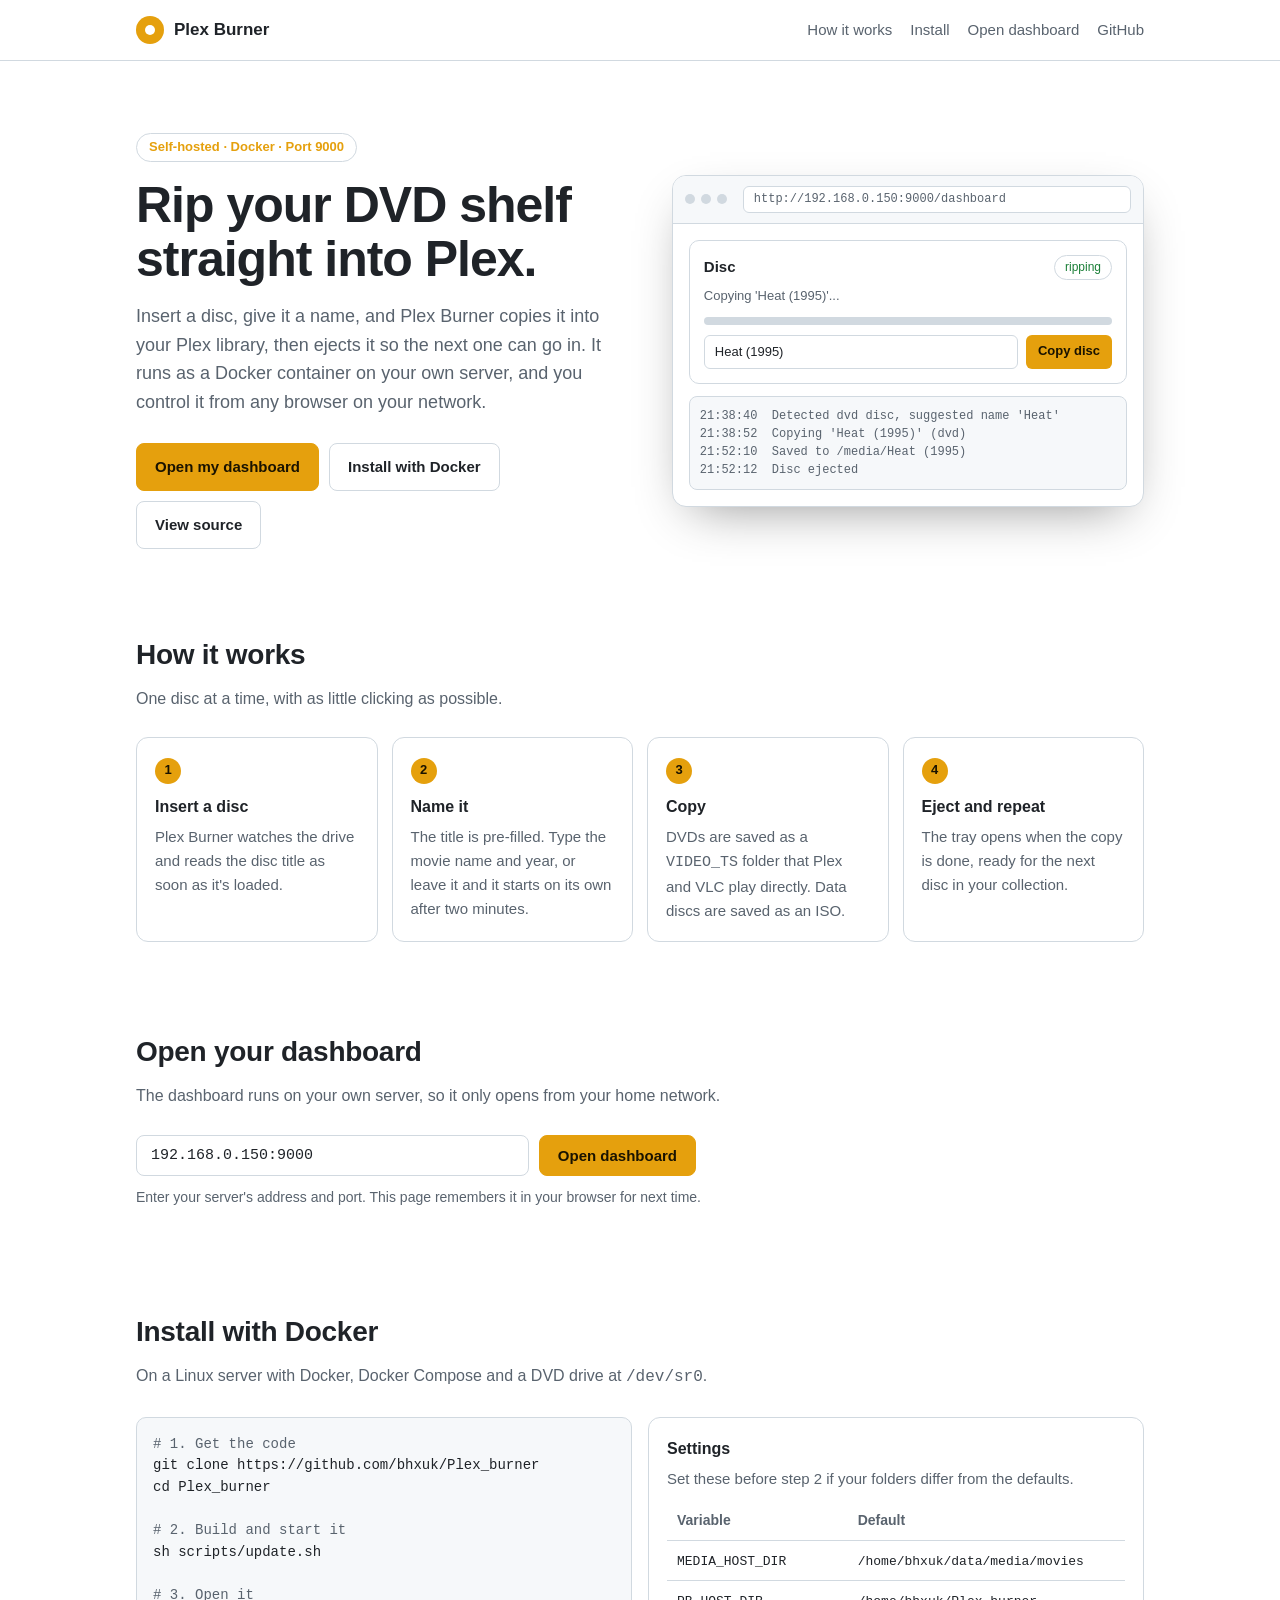
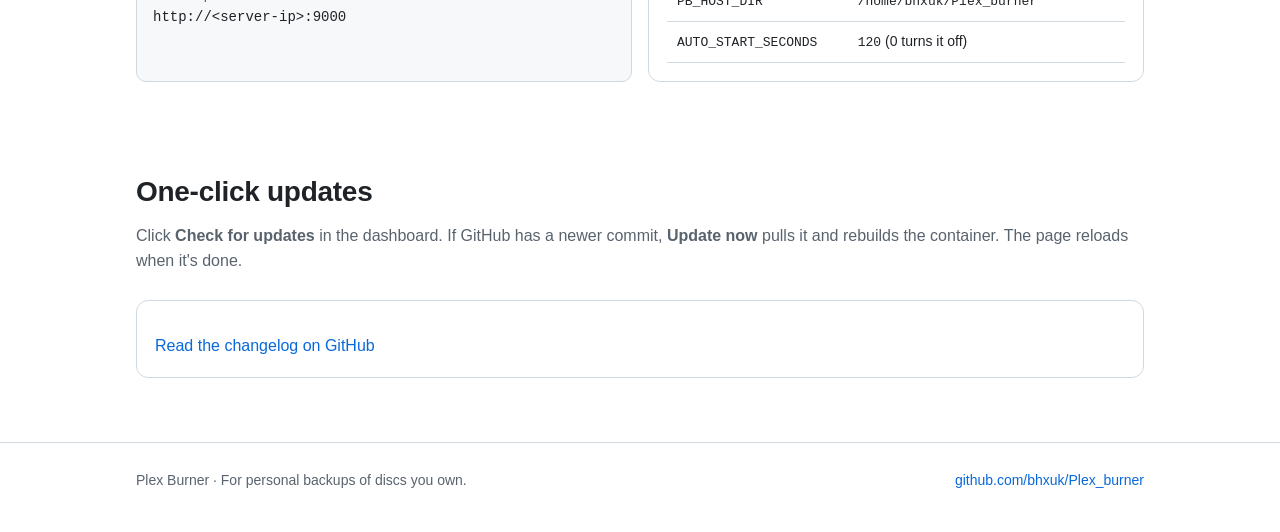
==== docs/index.html @ 1ece49a0 "Add GitHub Pages website and README, release 1.1.0 Co-Authored-By: Claude Opus 5.5 <noreply@anthropi" ====
<!doctype html>
<html lang="en">
<head>
<meta charset="utf-8">
<meta name="viewport" content="width=device-width, initial-scale=1">
<title>Plex Burner</title>
<meta name="description" content="A self-hosted Docker app that copies your DVDs into Plex, names them, and ejects the disc for the next one.">
<style>
  :root {
    --bg:#ffffff; --bg2:#f6f8fa; --card:#ffffff; --text:#1f2328; --muted:#59636e; --line:#d1d9e0;
    --accent:#e5a00d; --accent-ink:#1a1300; --link:#0969da; --ok:#1a7f37; --code:#f6f8fa;
  }
  @media (prefers-color-scheme: dark) {
    :root:not([data-theme="light"]) {
      --bg:#0d1117; --bg2:#010409; --card:#161b22; --text:#e6edf3; --muted:#8d96a0; --line:#30363d;
      --accent:#e5a00d; --accent-ink:#1a1300; --link:#4493f8; --ok:#3fb950; --code:#161b22;
    }
  }
  :root[data-theme="dark"] {
    --bg:#0d1117; --bg2:#010409; --card:#161b22; --text:#e6edf3; --muted:#8d96a0; --line:#30363d;
    --accent:#e5a00d; --accent-ink:#1a1300; --link:#4493f8; --ok:#3fb950; --code:#161b22;
  }
  * { box-sizing:border-box; }
  html { scroll-behavior:smooth; }
  body { margin:0; background:var(--bg); color:var(--text); font:16px/1.6 -apple-system,BlinkMacSystemFont,"Segoe UI",Roboto,sans-serif; }
  a { color:var(--link); text-decoration:none; }
  a:hover { text-decoration:underline; }
  code, pre { font-family:ui-monospace,SFMono-Regular,Consolas,"Liberation Mono",monospace; }
  .wrap { max-width:1040px; margin:0 auto; padding:0 16px; }

  header { position:sticky; top:0; z-index:5; background:color-mix(in srgb, var(--bg) 88%, transparent); backdrop-filter:blur(8px); border-bottom:1px solid var(--line); }
  header .wrap { display:flex; align-items:center; justify-content:space-between; height:60px; gap:12px; }
  .brand { display:flex; align-items:center; gap:10px; font-weight:700; color:var(--text); font-size:17px; }
  .brand:hover { text-decoration:none; }
  .logo { width:28px; height:28px; border-radius:50%; background:var(--accent); display:grid; place-items:center; }
  .logo span { width:10px; height:10px; border-radius:50%; background:var(--bg); }
  nav { display:flex; gap:18px; font-size:15px; }
  nav a { color:var(--muted); }
  @media (max-width:640px) { nav .hide-sm { display:none; } }

  .hero { padding:72px 0 40px; display:grid; grid-template-columns:1.05fr 1fr; gap:40px; align-items:center; }
  @media (max-width:860px) { .hero { grid-template-columns:1fr; padding-top:44px; } }
  .eyebrow { display:inline-block; font-size:13px; font-weight:600; color:var(--accent); border:1px solid var(--line); border-radius:999px; padding:3px 12px; margin-bottom:16px; }
  h1 { font-size:clamp(32px,5vw,50px); line-height:1.08; margin:0 0 16px; letter-spacing:-0.02em; }
  .lead { font-size:18px; color:var(--muted); margin:0 0 26px; max-width:34em; }
  .btns { display:flex; gap:10px; flex-wrap:wrap; }
  .btn { display:inline-flex; align-items:center; gap:8px; padding:11px 18px; border-radius:8px; border:1px solid var(--line); background:var(--card); color:var(--text); font-weight:600; font-size:15px; cursor:pointer; }
  .btn:hover { text-decoration:none; border-color:var(--muted); }
  .btn.primary { background:var(--accent); border-color:var(--accent); color:var(--accent-ink); }
  .btn.primary:hover { filter:brightness(1.06); }

  /* Mock of the real dashboard */
  .mock { background:var(--card); border:1px solid var(--line); border-radius:14px; overflow:hidden; box-shadow:0 18px 50px -20px rgba(0,0,0,.45); }
  .mock-bar { display:flex; align-items:center; gap:6px; padding:10px 12px; border-bottom:1px solid var(--line); background:var(--bg2); }
  .mock-bar i { width:10px; height:10px; border-radius:50%; background:var(--line); display:block; }
  .mock-bar .url { margin-left:10px; flex:1; font-size:12px; color:var(--muted); background:var(--card); border:1px solid var(--line); border-radius:6px; padding:3px 10px; font-family:ui-monospace,Consolas,monospace; white-space:nowrap; overflow:hidden; text-overflow:ellipsis; }
  .mock-body { padding:16px; display:grid; gap:12px; }
  .mock-card { border:1px solid var(--line); border-radius:10px; padding:14px; }
  .mock-row { display:flex; justify-content:space-between; align-items:center; gap:8px; }
  .mock-title { font-weight:700; font-size:15px; }
  .pill { font-size:12px; padding:2px 10px; border-radius:999px; border:1px solid var(--line); color:var(--ok); }
  .mock-msg { font-size:13px; color:var(--muted); margin:6px 0 10px; }
  .bar { height:8px; border-radius:6px; background:var(--line); overflow:hidden; }
  .bar div { height:100%; width:0; background:var(--accent); animation:fill 6s ease-in-out infinite; }
  @keyframes fill { 0%{width:4%} 80%{width:96%} 100%{width:96%} }
  @media (prefers-reduced-motion: reduce) { .bar div { animation:none; width:62%; } }
  .mock-input { display:flex; gap:8px; margin-top:10px; }
  .mock-input span { flex:1; font-size:13px; border:1px solid var(--line); border-radius:6px; padding:6px 10px; color:var(--text); }
  .mock-input b { font-size:13px; background:var(--accent); color:var(--accent-ink); border-radius:6px; padding:6px 12px; }
  .mock-log { font:12px/1.5 ui-monospace,Consolas,monospace; color:var(--muted); background:var(--bg2); border:1px solid var(--line); border-radius:8px; padding:10px; white-space:pre; overflow:hidden; }

  section { padding:44px 0; }
  h2 { font-size:28px; margin:0 0 8px; letter-spacing:-0.01em; }
  .sub { color:var(--muted); margin:0 0 26px; }
  .grid { display:grid; grid-template-columns:repeat(auto-fit,minmax(230px,1fr)); gap:14px; }
  .card { background:var(--card); border:1px solid var(--line); border-radius:12px; padding:18px; }
  .card h3 { margin:0 0 6px; font-size:16px; }
  .card p { margin:0; color:var(--muted); font-size:15px; }
  .num { display:inline-grid; place-items:center; width:26px; height:26px; border-radius:50%; background:var(--accent); color:var(--accent-ink); font-weight:700; font-size:13px; margin-bottom:10px; }

  .open { display:grid; grid-template-columns:1fr auto; gap:10px; max-width:560px; }
  @media (max-width:520px) { .open { grid-template-columns:1fr; } }
  .open input { padding:11px 14px; border-radius:8px; border:1px solid var(--line); background:var(--card); color:var(--text); font:15px ui-monospace,Consolas,monospace; min-width:0; }
  .hint { font-size:14px; color:var(--muted); margin-top:10px; }

  pre { background:var(--code); border:1px solid var(--line); border-radius:10px; padding:16px; overflow:auto; font-size:14px; line-height:1.55; margin:0; }
  .cmt { color:var(--muted); }
  .two { display:grid; grid-template-columns:1fr 1fr; gap:16px; }
  @media (max-width:860px) { .two { grid-template-columns:1fr; } }
  table { width:100%; border-collapse:collapse; font-size:14px; }
  td, th { text-align:left; padding:8px 10px; border-bottom:1px solid var(--line); vertical-align:top; }
  th { color:var(--muted); font-weight:600; }
  td code { font-size:13px; }

  .changelog h3 { font-size:16px; margin:18px 0 6px; }
  .changelog h3:first-child { margin-top:0; }
  .changelog ul { margin:0 0 6px 20px; padding:0; color:var(--muted); }
  .commit { font-size:14px; color:var(--muted); margin-bottom:14px; }

  footer { border-top:1px solid var(--line); padding:26px 0 40px; color:var(--muted); font-size:14px; margin-top:20px; }
  footer .wrap { display:flex; justify-content:space-between; flex-wrap:wrap; gap:10px; }
</style>
</head>
<body>

<header>
  <div class="wrap">
    <a class="brand" href="#"><span class="logo"><span></span></span>Plex Burner</a>
    <nav>
      <a class="hide-sm" href="#how">How it works</a>
      <a class="hide-sm" href="#install">Install</a>
      <a href="#open">Open dashboard</a>
      <a href="https://github.com/bhxuk/Plex_burner">GitHub</a>
    </nav>
  </div>
</header>

<main class="wrap">

  <div class="hero">
    <div>
      <span class="eyebrow">Self-hosted · Docker · Port 9000</span>
      <h1>Rip your DVD shelf straight into Plex.</h1>
      <p class="lead">Insert a disc, give it a name, and Plex Burner copies it into your Plex library, then ejects it so the next one can go in. It runs as a Docker container on your own server, and you control it from any browser on your network.</p>
      <div class="btns">
        <a class="btn primary" href="#open">Open my dashboard</a>
        <a class="btn" href="#install">Install with Docker</a>
        <a class="btn" href="https://github.com/bhxuk/Plex_burner">View source</a>
      </div>
    </div>

    <div class="mock" aria-label="Preview of the Plex Burner dashboard">
      <div class="mock-bar"><i></i><i></i><i></i><span class="url">http://192.168.0.150:9000/dashboard</span></div>
      <div class="mock-body">
        <div class="mock-card">
          <div class="mock-row"><span class="mock-title">Disc</span><span class="pill">ripping</span></div>
          <div class="mock-msg">Copying 'Heat (1995)'...</div>
          <div class="bar"><div></div></div>
          <div class="mock-input"><span>Heat (1995)</span><b>Copy disc</b></div>
        </div>
        <div class="mock-log">21:38:40  Detected dvd disc, suggested name 'Heat'
21:38:52  Copying 'Heat (1995)' (dvd)
21:52:10  Saved to /media/Heat (1995)
21:52:12  Disc ejected</div>
      </div>
    </div>
  </div>

  <section id="how">
    <h2>How it works</h2>
    <p class="sub">One disc at a time, with as little clicking as possible.</p>
    <div class="grid">
      <div class="card"><span class="num">1</span><h3>Insert a disc</h3><p>Plex Burner watches the drive and reads the disc title as soon as it's loaded.</p></div>
      <div class="card"><span class="num">2</span><h3>Name it</h3><p>The title is pre-filled. Type the movie name and year, or leave it and it starts on its own after two minutes.</p></div>
      <div class="card"><span class="num">3</span><h3>Copy</h3><p>DVDs are saved as a <code>VIDEO_TS</code> folder that Plex and VLC play directly. Data discs are saved as an ISO.</p></div>
      <div class="card"><span class="num">4</span><h3>Eject and repeat</h3><p>The tray opens when the copy is done, ready for the next disc in your collection.</p></div>
    </div>
  </section>

  <section id="open">
    <h2>Open your dashboard</h2>
    <p class="sub">The dashboard runs on your own server, so it only opens from your home network.</p>
    <form class="open" id="openForm">
      <input id="addr" type="text" value="192.168.0.150:9000" aria-label="Server address and port" spellcheck="false">
      <button class="btn primary" type="submit">Open dashboard</button>
    </form>
    <p class="hint">Enter your server's address and port. This page remembers it in your browser for next time.</p>
  </section>

  <section id="install">
    <h2>Install with Docker</h2>
    <p class="sub">On a Linux server with Docker, Docker Compose and a DVD drive at <code>/dev/sr0</code>.</p>
    <div class="two">
      <pre><span class="cmt"># 1. Get the code</span>
git clone https://github.com/bhxuk/Plex_burner
cd Plex_burner

<span class="cmt"># 2. Build and start it</span>
sh scripts/update.sh

<span class="cmt"># 3. Open it</span>
http://&lt;server-ip&gt;:9000</pre>
      <div class="card">
        <h3>Settings</h3>
        <p style="margin-bottom:10px">Set these before step 2 if your folders differ from the defaults.</p>
        <table>
          <tr><th>Variable</th><th>Default</th></tr>
          <tr><td><code>MEDIA_HOST_DIR</code></td><td><code>/home/bhxuk/data/media/movies</code></td></tr>
          <tr><td><code>PB_HOST_DIR</code></td><td><code>/home/bhxuk/Plex_burner</code></td></tr>
          <tr><td><code>AUTO_START_SECONDS</code></td><td><code>120</code> (0 turns it off)</td></tr>
        </table>
      </div>
    </div>
  </section>

  <section id="updates">
    <h2>One-click updates</h2>
    <p class="sub">Click <b>Check for updates</b> in the dashboard. If GitHub has a newer commit, <b>Update now</b> pulls it and rebuilds the container. The page reloads when it's done.</p>
    <div class="card changelog">
      <div class="commit" id="commit">Loading the latest commit...</div>
      <div id="changelog">Loading the changelog...</div>
    </div>
  </section>

</main>

<footer>
  <div class="wrap">
    <span>Plex Burner · For personal backups of discs you own.</span>
    <a href="https://github.com/bhxuk/Plex_burner">github.com/bhxuk/Plex_burner</a>
  </div>
</footer>

<script>
  const REPO = 'bhxuk/Plex_burner';

  // Remember the server address in this browser only.
  const addr = document.getElementById('addr');
  try { const saved = localStorage.getItem('pb-addr'); if (saved) addr.value = saved; } catch (e) {}
  document.getElementById('openForm').addEventListener('submit', (e) => {
    e.preventDefault();
    let value = addr.value.trim().replace(/^https?:\/\//, '').replace(/\/+$/, '');
    if (!value) return;
    if (!/:\d+$/.test(value)) value += ':9000';
    try { localStorage.setItem('pb-addr', value); } catch (err) {}
    window.open('http://' + value + '/dashboard', '_blank', 'noopener');
  });

  function esc(s) { return s.replace(/[&<>"]/g, (c) => ({'&':'&amp;','<':'&lt;','>':'&gt;','"':'&quot;'}[c])); }

  function renderChangelog(md) {
    const out = []; let inList = false;
    for (const raw of md.split('\n')) {
      const line = raw.trim();
      if (line.startsWith('- ')) {
        if (!inList) { out.push('<ul>'); inList = true; }
        out.push('<li>' + esc(line.slice(2)) + '</li>');
        continue;
      }
      if (inList) { out.push('</ul>'); inList = false; }
      if (line.startsWith('## ')) out.push('<h3>' + esc(line.slice(3)) + '</h3>');
      else if (line && !line.startsWith('# ')) out.push('<p>' + esc(line) + '</p>');
    }
    if (inList) out.push('</ul>');
    return out.join('');
  }

  fetch('https://raw.githubusercontent.com/' + REPO + '/main/CHANGELOG.md')
    .then((r) => r.ok ? r.text() : Promise.reject())
    .then((md) => { document.getElementById('changelog').innerHTML = renderChangelog(md); })
    .catch(() => { document.getElementById('changelog').innerHTML = '<a href="https://github.com/' + REPO + '/blob/main/CHANGELOG.md">Read the changelog on GitHub</a>'; });

  fetch('https://api.github.com/repos/' + REPO + '/commits/main')
    .then((r) => r.ok ? r.json() : Promise.reject())
    .then((c) => {
      const date = new Date(c.commit.committer.date).toLocaleDateString(undefined, {day:'numeric', month:'short', year:'numeric'});
      document.getElementById('commit').innerHTML = 'Latest commit <a href="' + c.html_url + '"><code>' + c.sha.slice(0, 7) + '</code></a> · ' + esc(c.commit.message.split('\n')[0]) + ' · ' + date;
    })
    .catch(() => { document.getElementById('commit').textContent = ''; });
</script>
</body>
</html>
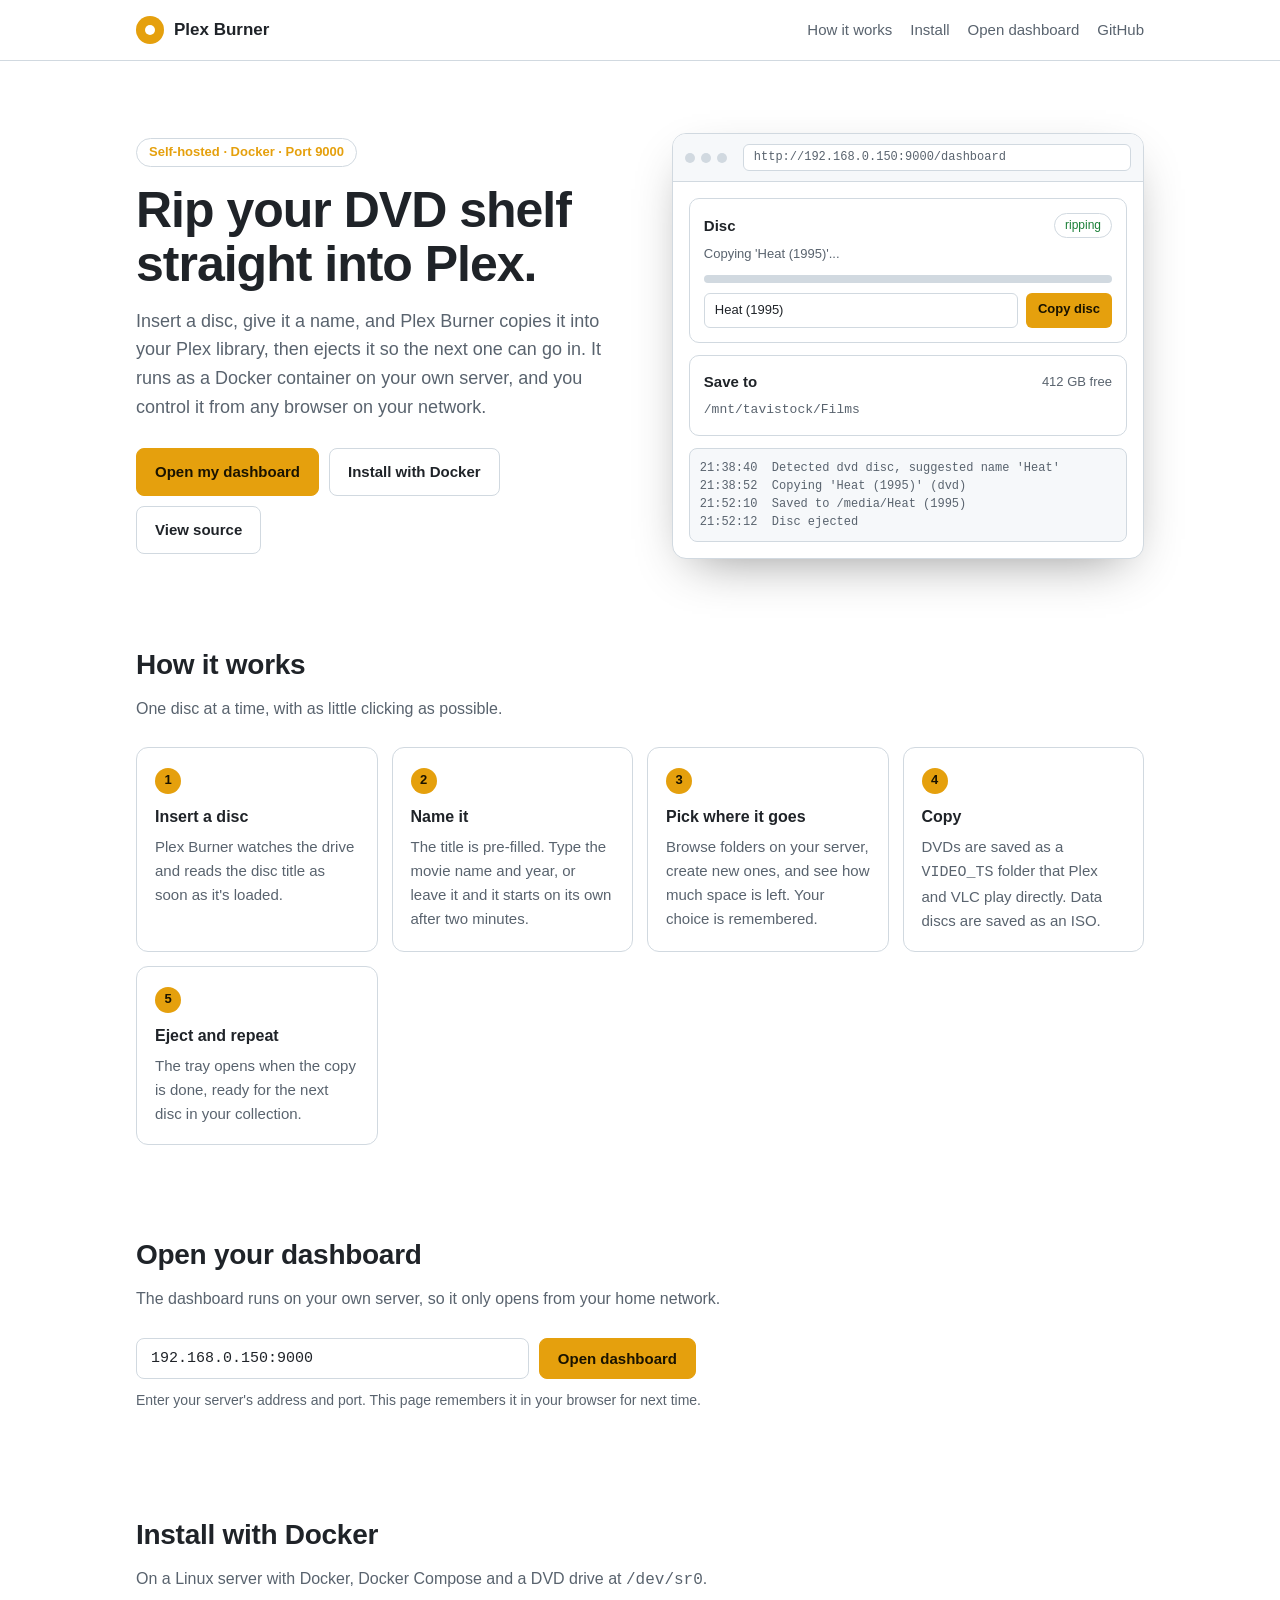
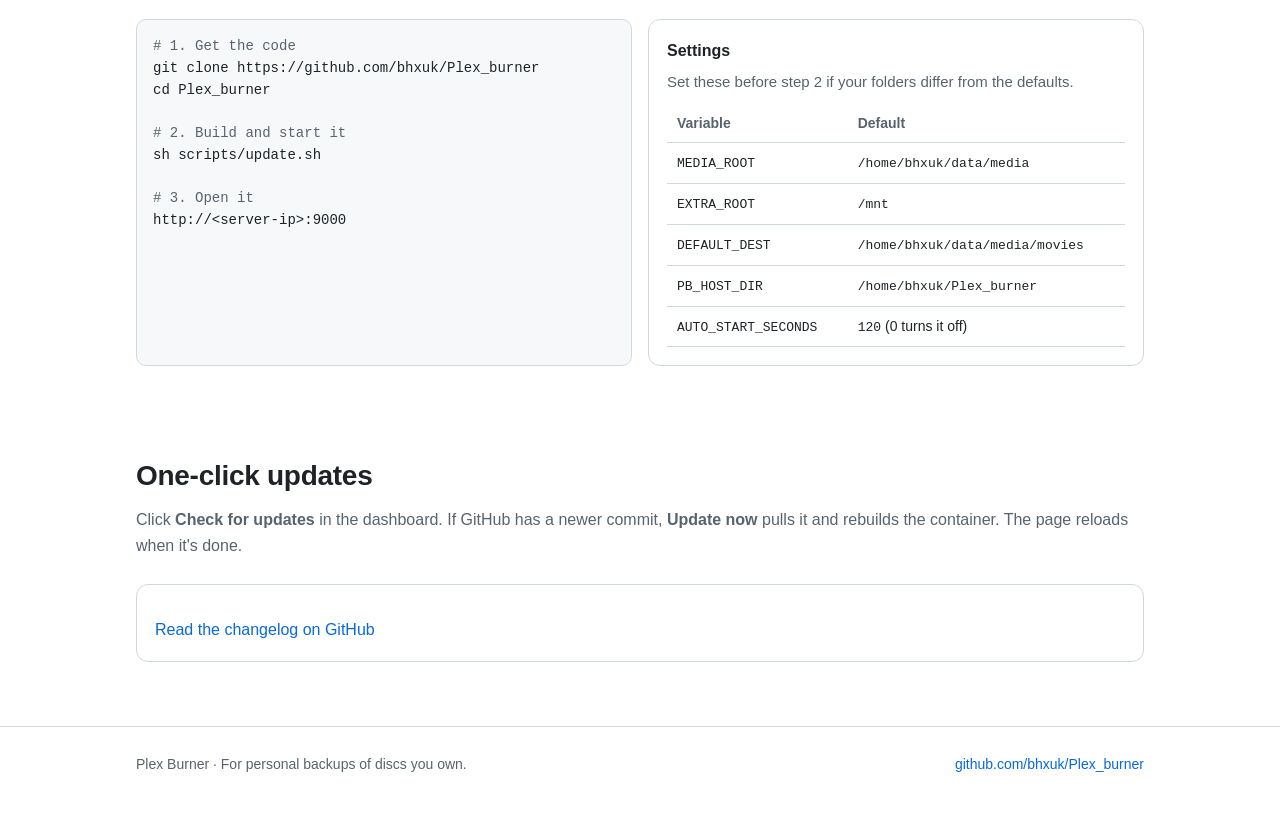
==== commit 6f0e605f: "Choose where discs are saved from the dashboard, release 1.2.0 Adds a folder picker with free space," ====
--- a/docs/index.html
+++ b/docs/index.html
@@ -138,6 +138,10 @@
           <div class="bar"><div></div></div>
           <div class="mock-input"><span>Heat (1995)</span><b>Copy disc</b></div>
         </div>
+        <div class="mock-card">
+          <div class="mock-row"><span class="mock-title">Save to</span><span class="mock-msg" style="margin:0">412 GB free</span></div>
+          <div class="mock-msg" style="margin:6px 0 0; font-family:ui-monospace,Consolas,monospace">/mnt/tavistock/Films</div>
+        </div>
         <div class="mock-log">21:38:40  Detected dvd disc, suggested name 'Heat'
 21:38:52  Copying 'Heat (1995)' (dvd)
 21:52:10  Saved to /media/Heat (1995)
@@ -152,8 +156,9 @@
     <div class="grid">
       <div class="card"><span class="num">1</span><h3>Insert a disc</h3><p>Plex Burner watches the drive and reads the disc title as soon as it's loaded.</p></div>
       <div class="card"><span class="num">2</span><h3>Name it</h3><p>The title is pre-filled. Type the movie name and year, or leave it and it starts on its own after two minutes.</p></div>
-      <div class="card"><span class="num">3</span><h3>Copy</h3><p>DVDs are saved as a <code>VIDEO_TS</code> folder that Plex and VLC play directly. Data discs are saved as an ISO.</p></div>
-      <div class="card"><span class="num">4</span><h3>Eject and repeat</h3><p>The tray opens when the copy is done, ready for the next disc in your collection.</p></div>
+      <div class="card"><span class="num">3</span><h3>Pick where it goes</h3><p>Browse folders on your server, create new ones, and see how much space is left. Your choice is remembered.</p></div>
+      <div class="card"><span class="num">4</span><h3>Copy</h3><p>DVDs are saved as a <code>VIDEO_TS</code> folder that Plex and VLC play directly. Data discs are saved as an ISO.</p></div>
+      <div class="card"><span class="num">5</span><h3>Eject and repeat</h3><p>The tray opens when the copy is done, ready for the next disc in your collection.</p></div>
     </div>
   </section>
 
@@ -185,7 +190,9 @@
         <p style="margin-bottom:10px">Set these before step 2 if your folders differ from the defaults.</p>
         <table>
           <tr><th>Variable</th><th>Default</th></tr>
-          <tr><td><code>MEDIA_HOST_DIR</code></td><td><code>/home/bhxuk/data/media/movies</code></td></tr>
+          <tr><td><code>MEDIA_ROOT</code></td><td><code>/home/bhxuk/data/media</code></td></tr>
+          <tr><td><code>EXTRA_ROOT</code></td><td><code>/mnt</code></td></tr>
+          <tr><td><code>DEFAULT_DEST</code></td><td><code>/home/bhxuk/data/media/movies</code></td></tr>
           <tr><td><code>PB_HOST_DIR</code></td><td><code>/home/bhxuk/Plex_burner</code></td></tr>
           <tr><td><code>AUTO_START_SECONDS</code></td><td><code>120</code> (0 turns it off)</td></tr>
         </table>
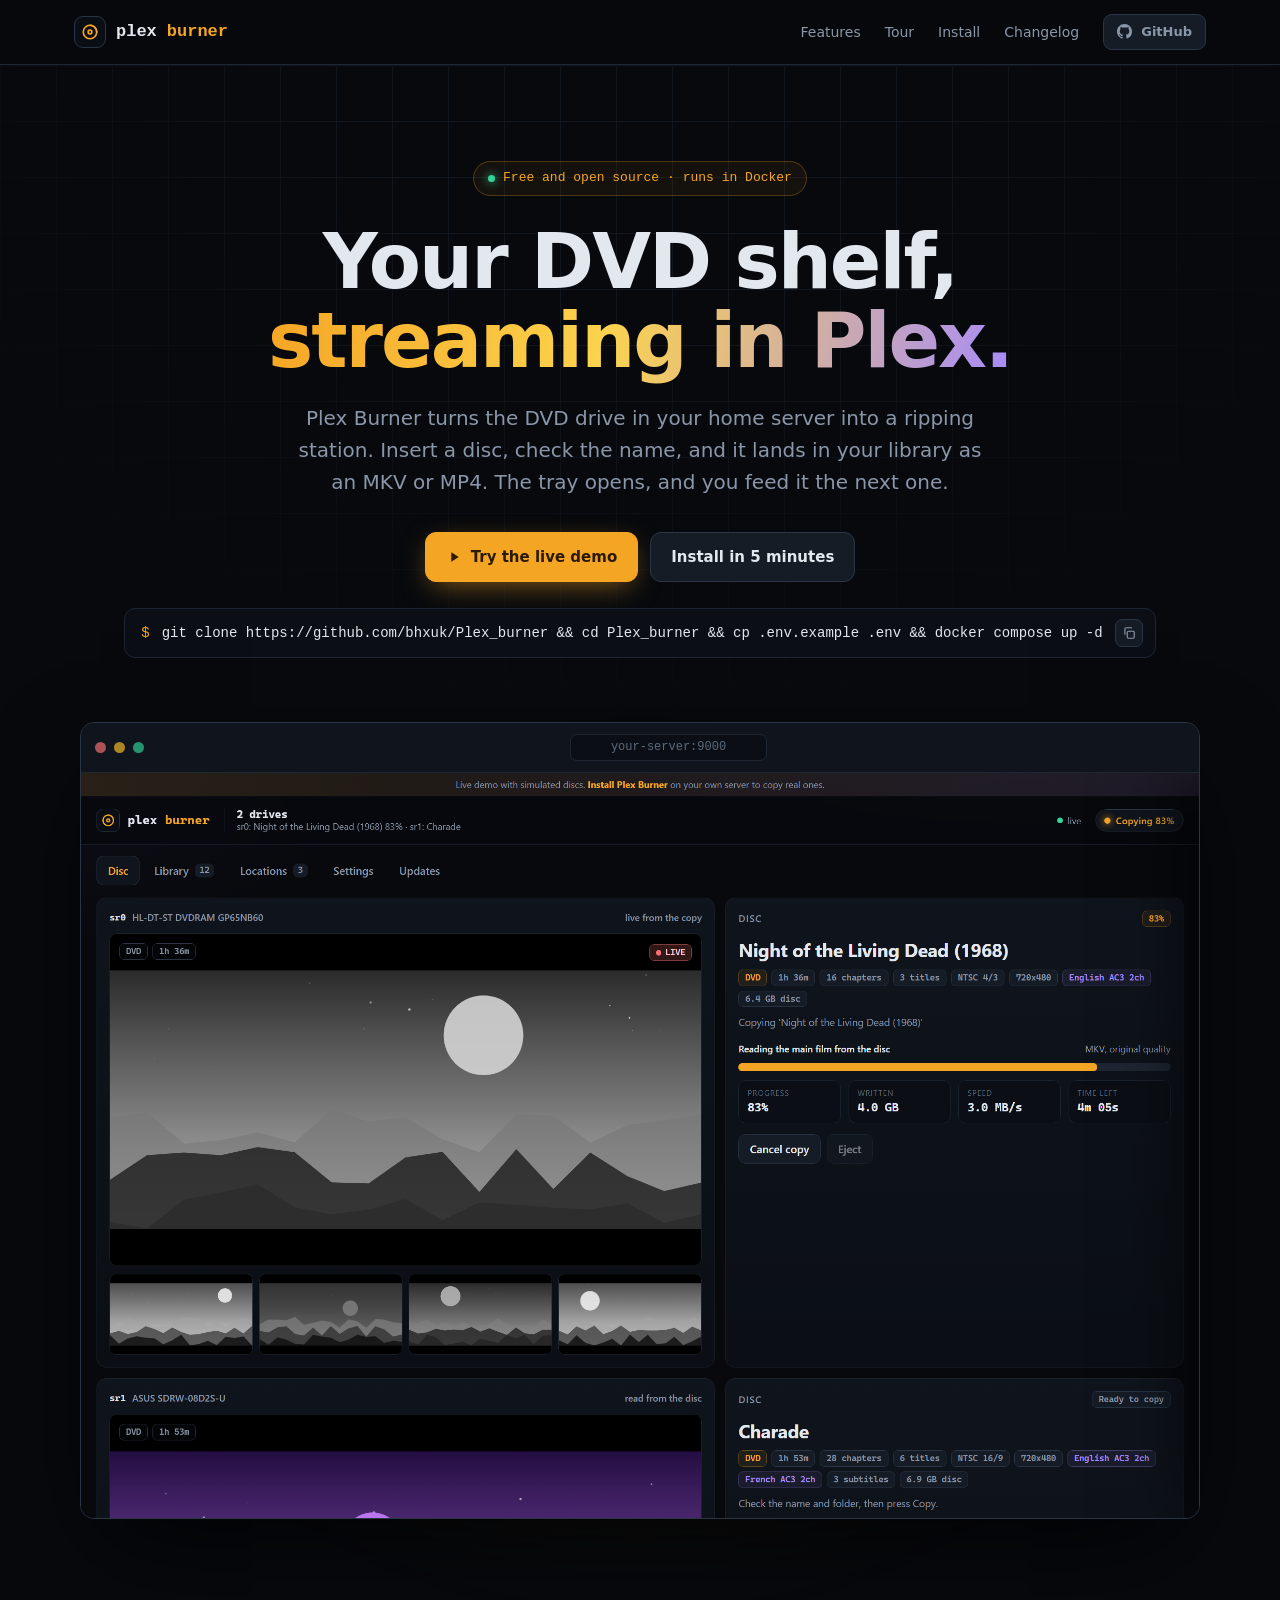
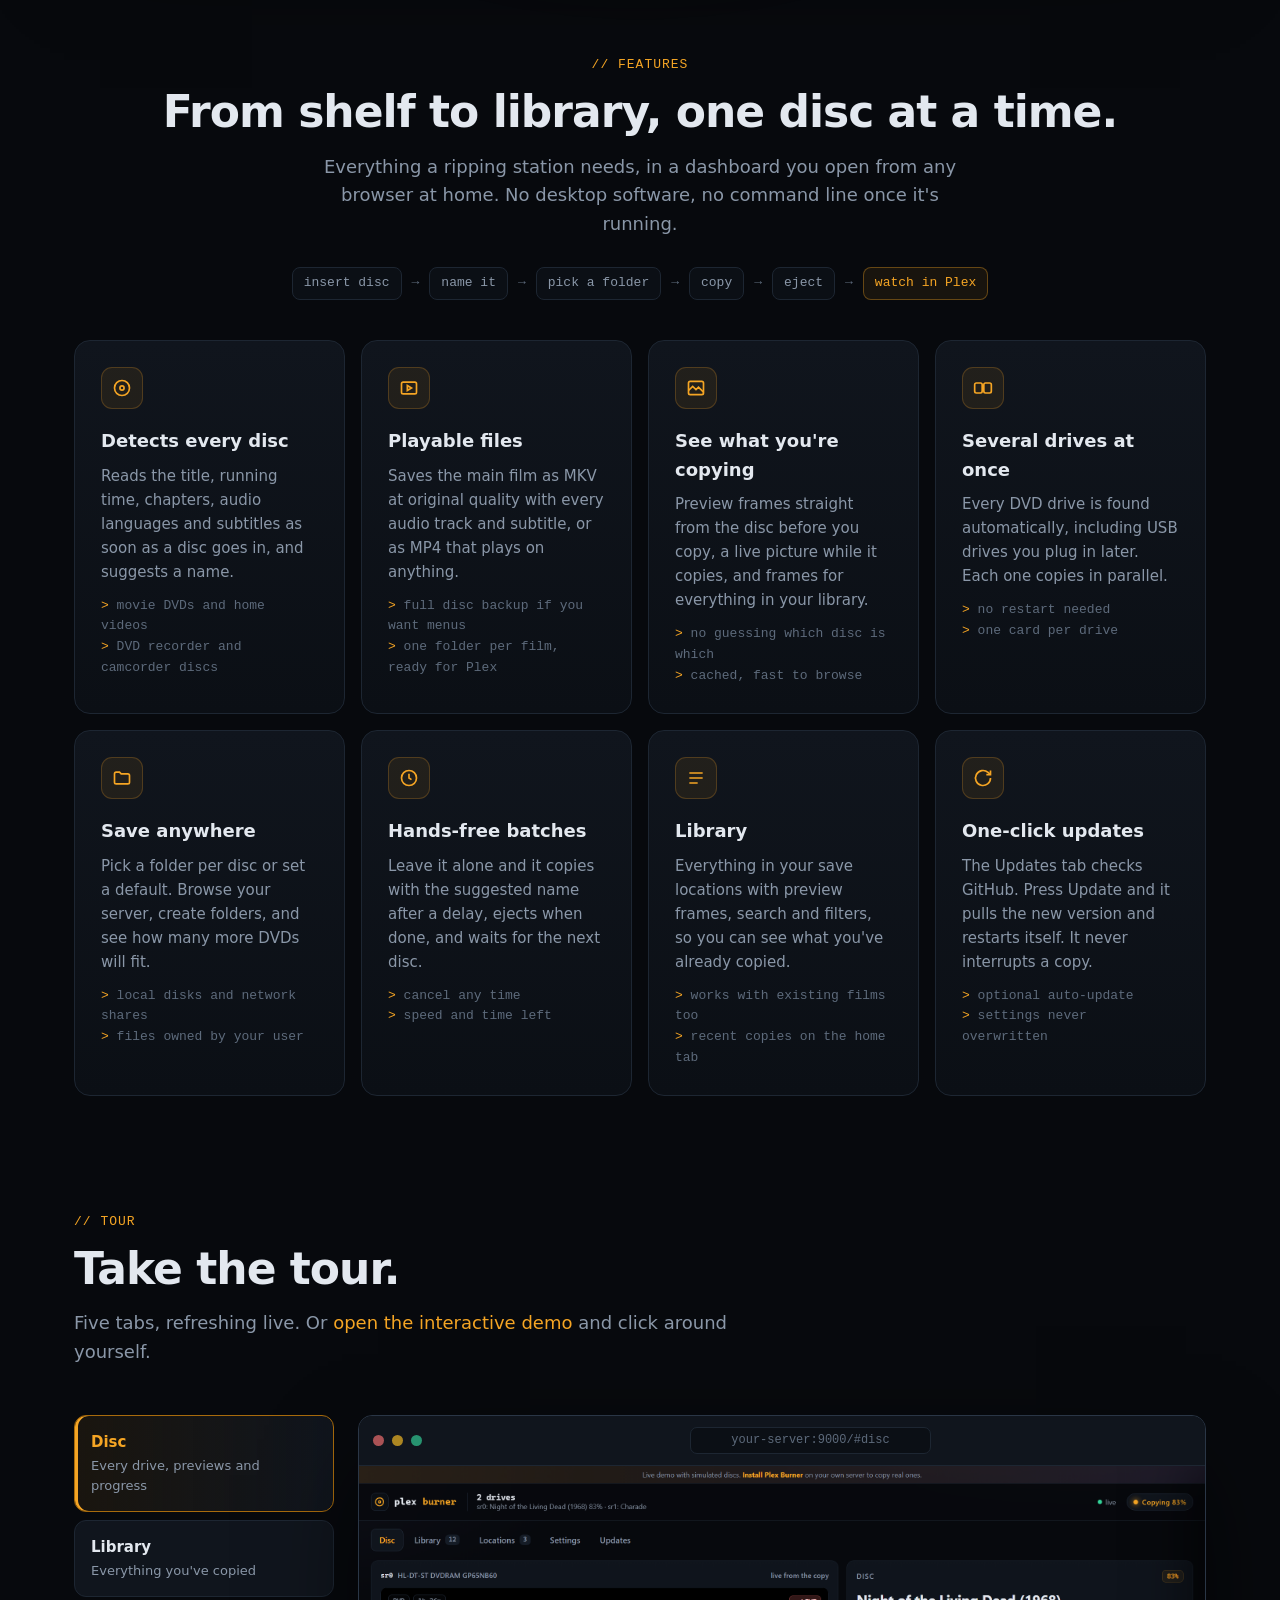
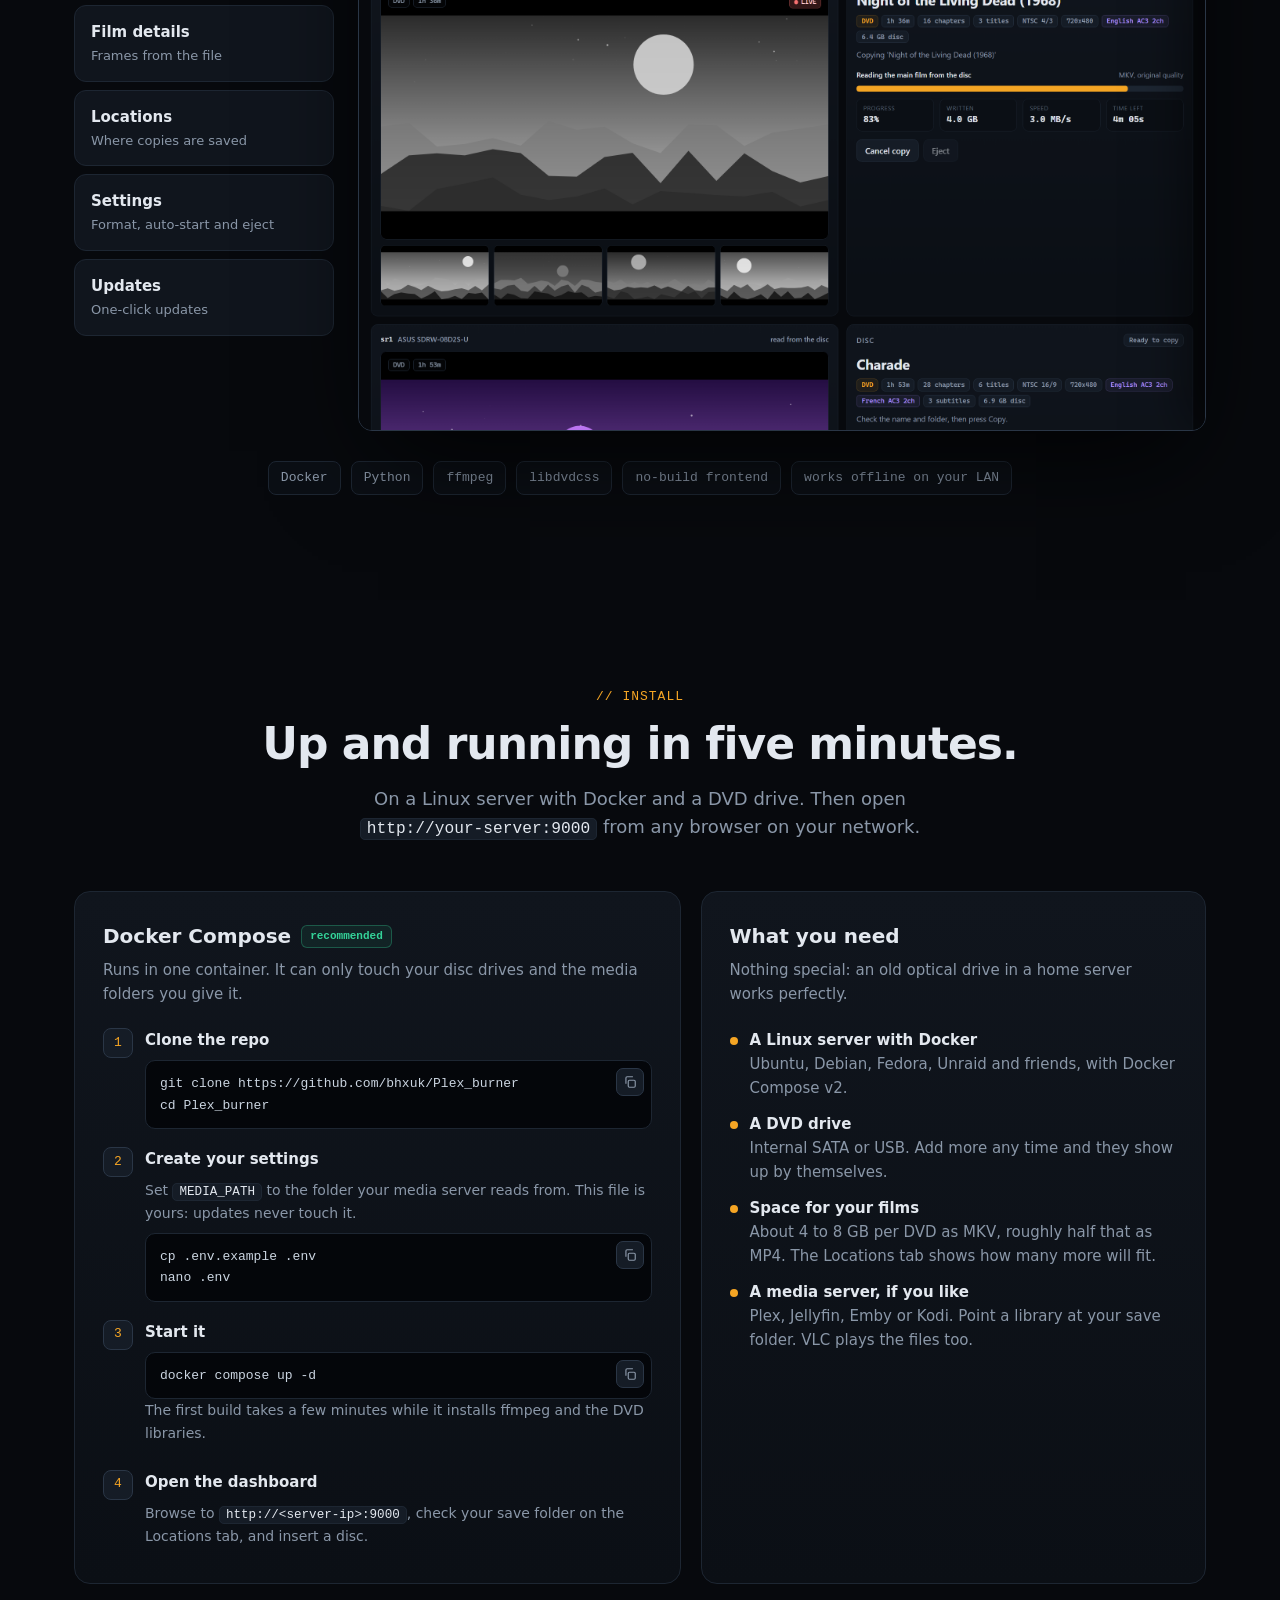
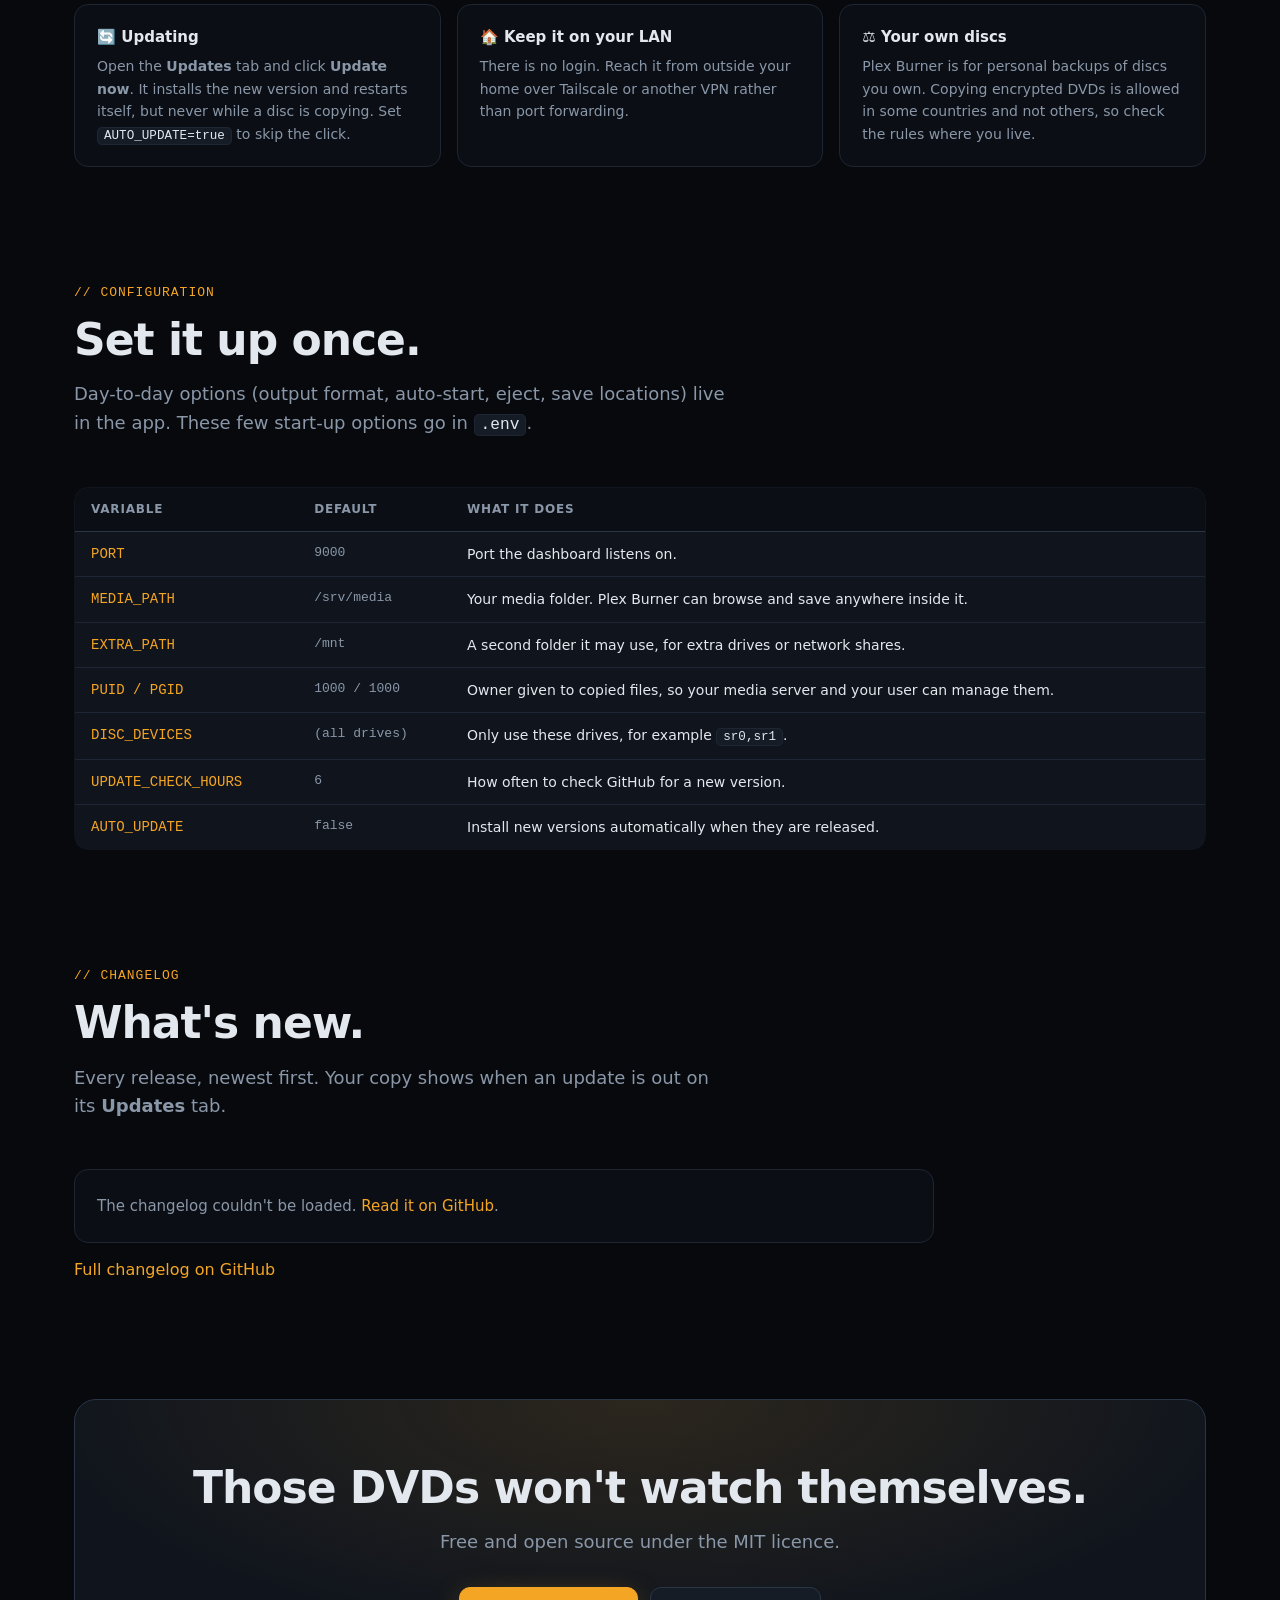
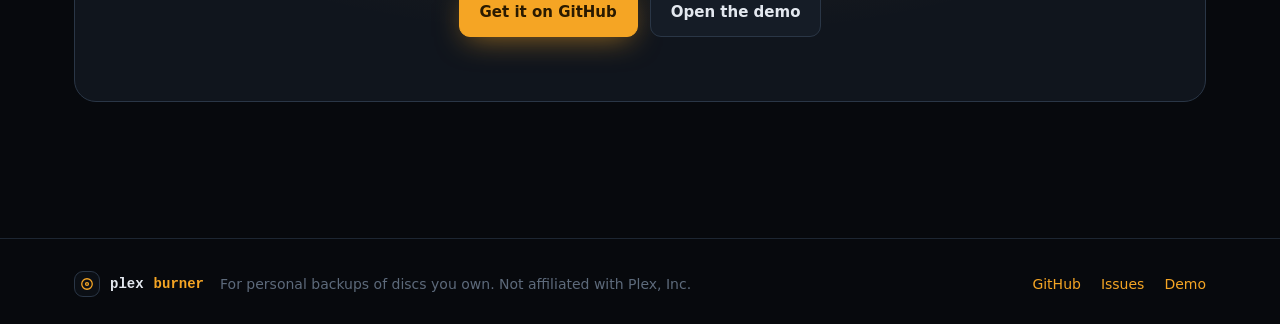
==== commit 94e14d77: "Rebuild as a full app: several drives, MKV/MP4 output, previews, library and live demo, release 1.3." ====
--- a/docs/index.html
+++ b/docs/index.html
@@ -2,268 +2,356 @@
 <html lang="en">
 <head>
 <meta charset="utf-8">
-<meta name="viewport" content="width=device-width, initial-scale=1">
-<title>Plex Burner</title>
-<meta name="description" content="A self-hosted Docker app that copies your DVDs into Plex, names them, and ejects the disc for the next one.">
+<meta name="viewport" content="width=device-width,initial-scale=1">
+<title>Plex Burner · Copy your DVDs into Plex from a web dashboard</title>
+<meta name="description" content="A free, self-hosted Docker app that copies your DVDs and home video discs into Plex, Jellyfin or Emby as MKV or MP4, names them, and ejects the disc for the next one.">
+<meta property="og:title" content="Plex Burner">
+<meta property="og:description" content="Your DVD shelf, streaming in Plex. Insert a disc, name it, done.">
+<meta property="og:image" content="https://bhxuk.github.io/Plex_burner/img/disc.png">
+<meta name="theme-color" content="#07090d">
+<link rel="icon" href="data:image/svg+xml,%3Csvg xmlns='http://www.w3.org/2000/svg' viewBox='0 0 32 32'%3E%3Crect width='32' height='32' rx='7' fill='%230b0f15'/%3E%3Ccircle cx='16' cy='16' r='10' fill='none' stroke='%23f5a524' stroke-width='2.5'/%3E%3Ccircle cx='16' cy='16' r='3' fill='%23f5a524'/%3E%3C/svg%3E">
 <style>
-  :root {
-    --bg:#ffffff; --bg2:#f6f8fa; --card:#ffffff; --text:#1f2328; --muted:#59636e; --line:#d1d9e0;
-    --accent:#e5a00d; --accent-ink:#1a1300; --link:#0969da; --ok:#1a7f37; --code:#f6f8fa;
-  }
-  @media (prefers-color-scheme: dark) {
-    :root:not([data-theme="light"]) {
-      --bg:#0d1117; --bg2:#010409; --card:#161b22; --text:#e6edf3; --muted:#8d96a0; --line:#30363d;
-      --accent:#e5a00d; --accent-ink:#1a1300; --link:#4493f8; --ok:#3fb950; --code:#161b22;
-    }
-  }
-  :root[data-theme="dark"] {
-    --bg:#0d1117; --bg2:#010409; --card:#161b22; --text:#e6edf3; --muted:#8d96a0; --line:#30363d;
-    --accent:#e5a00d; --accent-ink:#1a1300; --link:#4493f8; --ok:#3fb950; --code:#161b22;
-  }
-  * { box-sizing:border-box; }
-  html { scroll-behavior:smooth; }
-  body { margin:0; background:var(--bg); color:var(--text); font:16px/1.6 -apple-system,BlinkMacSystemFont,"Segoe UI",Roboto,sans-serif; }
-  a { color:var(--link); text-decoration:none; }
-  a:hover { text-decoration:underline; }
-  code, pre { font-family:ui-monospace,SFMono-Regular,Consolas,"Liberation Mono",monospace; }
-  .wrap { max-width:1040px; margin:0 auto; padding:0 16px; }
-
-  header { position:sticky; top:0; z-index:5; background:color-mix(in srgb, var(--bg) 88%, transparent); backdrop-filter:blur(8px); border-bottom:1px solid var(--line); }
-  header .wrap { display:flex; align-items:center; justify-content:space-between; height:60px; gap:12px; }
-  .brand { display:flex; align-items:center; gap:10px; font-weight:700; color:var(--text); font-size:17px; }
-  .brand:hover { text-decoration:none; }
-  .logo { width:28px; height:28px; border-radius:50%; background:var(--accent); display:grid; place-items:center; }
-  .logo span { width:10px; height:10px; border-radius:50%; background:var(--bg); }
-  nav { display:flex; gap:18px; font-size:15px; }
-  nav a { color:var(--muted); }
-  @media (max-width:640px) { nav .hide-sm { display:none; } }
-
-  .hero { padding:72px 0 40px; display:grid; grid-template-columns:1.05fr 1fr; gap:40px; align-items:center; }
-  @media (max-width:860px) { .hero { grid-template-columns:1fr; padding-top:44px; } }
-  .eyebrow { display:inline-block; font-size:13px; font-weight:600; color:var(--accent); border:1px solid var(--line); border-radius:999px; padding:3px 12px; margin-bottom:16px; }
-  h1 { font-size:clamp(32px,5vw,50px); line-height:1.08; margin:0 0 16px; letter-spacing:-0.02em; }
-  .lead { font-size:18px; color:var(--muted); margin:0 0 26px; max-width:34em; }
-  .btns { display:flex; gap:10px; flex-wrap:wrap; }
-  .btn { display:inline-flex; align-items:center; gap:8px; padding:11px 18px; border-radius:8px; border:1px solid var(--line); background:var(--card); color:var(--text); font-weight:600; font-size:15px; cursor:pointer; }
-  .btn:hover { text-decoration:none; border-color:var(--muted); }
-  .btn.primary { background:var(--accent); border-color:var(--accent); color:var(--accent-ink); }
-  .btn.primary:hover { filter:brightness(1.06); }
-
-  /* Mock of the real dashboard */
-  .mock { background:var(--card); border:1px solid var(--line); border-radius:14px; overflow:hidden; box-shadow:0 18px 50px -20px rgba(0,0,0,.45); }
-  .mock-bar { display:flex; align-items:center; gap:6px; padding:10px 12px; border-bottom:1px solid var(--line); background:var(--bg2); }
-  .mock-bar i { width:10px; height:10px; border-radius:50%; background:var(--line); display:block; }
-  .mock-bar .url { margin-left:10px; flex:1; font-size:12px; color:var(--muted); background:var(--card); border:1px solid var(--line); border-radius:6px; padding:3px 10px; font-family:ui-monospace,Consolas,monospace; white-space:nowrap; overflow:hidden; text-overflow:ellipsis; }
-  .mock-body { padding:16px; display:grid; gap:12px; }
-  .mock-card { border:1px solid var(--line); border-radius:10px; padding:14px; }
-  .mock-row { display:flex; justify-content:space-between; align-items:center; gap:8px; }
-  .mock-title { font-weight:700; font-size:15px; }
-  .pill { font-size:12px; padding:2px 10px; border-radius:999px; border:1px solid var(--line); color:var(--ok); }
-  .mock-msg { font-size:13px; color:var(--muted); margin:6px 0 10px; }
-  .bar { height:8px; border-radius:6px; background:var(--line); overflow:hidden; }
-  .bar div { height:100%; width:0; background:var(--accent); animation:fill 6s ease-in-out infinite; }
-  @keyframes fill { 0%{width:4%} 80%{width:96%} 100%{width:96%} }
-  @media (prefers-reduced-motion: reduce) { .bar div { animation:none; width:62%; } }
-  .mock-input { display:flex; gap:8px; margin-top:10px; }
-  .mock-input span { flex:1; font-size:13px; border:1px solid var(--line); border-radius:6px; padding:6px 10px; color:var(--text); }
-  .mock-input b { font-size:13px; background:var(--accent); color:var(--accent-ink); border-radius:6px; padding:6px 12px; }
-  .mock-log { font:12px/1.5 ui-monospace,Consolas,monospace; color:var(--muted); background:var(--bg2); border:1px solid var(--line); border-radius:8px; padding:10px; white-space:pre; overflow:hidden; }
-
-  section { padding:44px 0; }
-  h2 { font-size:28px; margin:0 0 8px; letter-spacing:-0.01em; }
-  .sub { color:var(--muted); margin:0 0 26px; }
-  .grid { display:grid; grid-template-columns:repeat(auto-fit,minmax(230px,1fr)); gap:14px; }
-  .card { background:var(--card); border:1px solid var(--line); border-radius:12px; padding:18px; }
-  .card h3 { margin:0 0 6px; font-size:16px; }
-  .card p { margin:0; color:var(--muted); font-size:15px; }
-  .num { display:inline-grid; place-items:center; width:26px; height:26px; border-radius:50%; background:var(--accent); color:var(--accent-ink); font-weight:700; font-size:13px; margin-bottom:10px; }
-
-  .open { display:grid; grid-template-columns:1fr auto; gap:10px; max-width:560px; }
-  @media (max-width:520px) { .open { grid-template-columns:1fr; } }
-  .open input { padding:11px 14px; border-radius:8px; border:1px solid var(--line); background:var(--card); color:var(--text); font:15px ui-monospace,Consolas,monospace; min-width:0; }
-  .hint { font-size:14px; color:var(--muted); margin-top:10px; }
-
-  pre { background:var(--code); border:1px solid var(--line); border-radius:10px; padding:16px; overflow:auto; font-size:14px; line-height:1.55; margin:0; }
-  .cmt { color:var(--muted); }
-  .two { display:grid; grid-template-columns:1fr 1fr; gap:16px; }
-  @media (max-width:860px) { .two { grid-template-columns:1fr; } }
-  table { width:100%; border-collapse:collapse; font-size:14px; }
-  td, th { text-align:left; padding:8px 10px; border-bottom:1px solid var(--line); vertical-align:top; }
-  th { color:var(--muted); font-weight:600; }
-  td code { font-size:13px; }
-
-  .changelog h3 { font-size:16px; margin:18px 0 6px; }
-  .changelog h3:first-child { margin-top:0; }
-  .changelog ul { margin:0 0 6px 20px; padding:0; color:var(--muted); }
-  .commit { font-size:14px; color:var(--muted); margin-bottom:14px; }
-
-  footer { border-top:1px solid var(--line); padding:26px 0 40px; color:var(--muted); font-size:14px; margin-top:20px; }
-  footer .wrap { display:flex; justify-content:space-between; flex-wrap:wrap; gap:10px; }
+:root{--bg:#07090d;--bg2:#0b0f15;--panel:#10151d;--panel2:#151c26;--line:#1d2632;--line2:#2a3646;--text:#e3e8ef;--muted:#8a97a8;--dim:#5d6a7b;--acc:#f5a524;--acc-d:#a86b0c;--glow:rgba(245,165,36,.18);--green:#34d399;--red:#f87171;--violet:#a78bfa;
+--mono:ui-monospace,"JetBrains Mono","Cascadia Code","SF Mono",Menlo,Consolas,monospace;--sans:system-ui,-apple-system,"Segoe UI",Roboto,Ubuntu,sans-serif}
+*{box-sizing:border-box}
+[hidden]{display:none!important}
+html{scroll-behavior:smooth}
+body{margin:0;background:var(--bg);color:var(--text);font:16px/1.6 var(--sans);-webkit-font-smoothing:antialiased;overflow-x:hidden}
+a{color:var(--acc);text-decoration:none}
+.wrap{max-width:1180px;margin:0 auto;padding:0 24px}
+@media(max-width:640px){.wrap{padding:0 16px}}
+.mono{font-family:var(--mono)}
+.grid-bg{position:absolute;inset:0;background-image:linear-gradient(var(--line) 1px,transparent 1px),linear-gradient(90deg,var(--line) 1px,transparent 1px);background-size:56px 56px;mask-image:radial-gradient(ellipse 80% 60% at 50% 0%,#000 30%,transparent 75%);opacity:.45;pointer-events:none}
+
+nav{position:sticky;top:0;z-index:30;background:rgba(7,9,13,.82);backdrop-filter:blur(12px);border-bottom:1px solid var(--line)}
+nav .wrap{display:flex;align-items:center;height:64px;gap:28px}
+.logo{display:flex;align-items:center;gap:10px;font-family:var(--mono);font-weight:700;font-size:17px;color:var(--text)}
+.logo b{color:var(--acc)}
+.logo .mark{display:inline-flex;align-items:center;justify-content:center;width:32px;height:32px;border-radius:9px;background:var(--bg2);border:1px solid var(--line2);color:var(--acc)}
+.logo .mark svg{animation:spin 6s linear infinite}
+@keyframes spin{to{transform:rotate(360deg)}}
+@media(prefers-reduced-motion:reduce){.logo .mark svg{animation:none}.reveal{opacity:1!important;transform:none!important}}
+nav .links{display:flex;gap:24px;margin-left:auto;font-size:14px;align-items:center}
+nav .links a{color:var(--muted)}nav .links a:hover{color:var(--text)}
+.btn{display:inline-flex;align-items:center;gap:9px;padding:12px 20px;border-radius:11px;font-weight:600;font-size:15px;border:1px solid var(--line2);background:var(--panel2);color:var(--text);transition:.15s;cursor:pointer;font-family:inherit}
+.btn:hover{border-color:var(--acc-d);color:var(--acc);transform:translateY(-1px)}
+.btn.primary{background:var(--acc);border-color:var(--acc);color:#2a1a00;box-shadow:0 8px 30px -8px rgba(245,165,36,.6)}
+.btn.primary:hover{color:#2a1a00;filter:brightness(1.08)}
+.btn.sm{padding:7px 13px;font-size:13px;border-radius:9px}
+
+header.hero{position:relative;padding:96px 0 40px;text-align:center}
+.eyebrow{display:inline-flex;align-items:center;gap:8px;font-family:var(--mono);font-size:13px;color:var(--acc);border:1px solid rgba(245,165,36,.25);background:rgba(245,165,36,.06);padding:6px 14px;border-radius:999px;margin-bottom:26px}
+.eyebrow .dot{width:7px;height:7px;border-radius:50%;background:var(--green);box-shadow:0 0 10px var(--green)}
+h1{font-size:clamp(40px,6.4vw,76px);line-height:1.04;letter-spacing:-2px;margin:0 0 22px;font-weight:800}
+h1 .grad{background:linear-gradient(100deg,var(--acc),#fcd34d 45%,var(--violet));-webkit-background-clip:text;background-clip:text;color:transparent}
+.lede{font-size:clamp(17px,2vw,20px);color:var(--muted);max-width:700px;margin:0 auto 34px}
+.cta{display:flex;gap:12px;justify-content:center;flex-wrap:wrap}
+.term{display:inline-flex;align-items:center;gap:12px;margin-top:26px;font-family:var(--mono);font-size:14px;background:var(--bg2);border:1px solid var(--line);padding:10px 12px 10px 16px;border-radius:11px;color:var(--muted);max-width:100%}
+.term b{color:var(--text);font-weight:500;white-space:nowrap;overflow:hidden;text-overflow:ellipsis}
+.term .p{color:var(--acc)}
+
+.shot{position:relative;margin:64px auto 0;max-width:1120px}
+.shot::before{content:"";position:absolute;inset:8% 6% -4%;background:radial-gradient(closest-side,rgba(245,165,36,.28),transparent);filter:blur(60px);z-index:0}
+.window{position:relative;z-index:1;border:1px solid var(--line2);border-radius:14px;overflow:hidden;background:var(--bg2);box-shadow:0 40px 100px -20px rgba(0,0,0,.8)}
+.window .bar{display:flex;align-items:center;gap:8px;padding:11px 14px;border-bottom:1px solid var(--line);background:var(--panel)}
+.window .bar i{width:11px;height:11px;border-radius:50%;background:var(--line2)}
+.window .bar i:nth-child(1){background:#f87171aa}.window .bar i:nth-child(2){background:#fbbf24aa}.window .bar i:nth-child(3){background:#34d399aa}
+.window .bar span{margin:0 auto;font-family:var(--mono);font-size:12px;color:var(--dim);background:var(--bg2);padding:3px 40px;border-radius:7px;border:1px solid var(--line);white-space:nowrap;overflow:hidden;text-overflow:ellipsis;max-width:70%}
+.window img{display:block;width:100%;height:auto}
+
+section{padding:96px 0;position:relative}
+.kicker{font-family:var(--mono);color:var(--acc);font-size:13px;letter-spacing:1px;text-transform:uppercase;margin-bottom:12px}
+h2{font-size:clamp(30px,4vw,44px);letter-spacing:-1px;line-height:1.1;margin:0 0 16px}
+.sub{color:var(--muted);font-size:18px;max-width:660px;margin:0 0 48px}
+.center{text-align:center}.center .sub{margin-left:auto;margin-right:auto}
+
+.flow{display:flex;flex-wrap:wrap;gap:10px;justify-content:center;align-items:center;margin:-20px 0 40px;font-family:var(--mono);font-size:13px}
+.flow span{color:var(--muted);border:1px solid var(--line);border-radius:8px;padding:5px 11px;background:var(--bg2)}
+.flow b{color:var(--dim)}
+.flow em{font-style:normal;color:var(--acc);border:1px solid rgba(245,165,36,.35);border-radius:8px;padding:5px 11px;background:rgba(245,165,36,.07)}
+.features{display:grid;grid-template-columns:repeat(auto-fit,minmax(250px,1fr));gap:16px}
+.feat{background:linear-gradient(180deg,var(--panel),var(--bg2));border:1px solid var(--line);border-radius:16px;padding:26px;transition:.2s}
+.feat:hover{border-color:var(--line2);transform:translateY(-2px)}
+.feat .ic{width:42px;height:42px;border-radius:11px;display:flex;align-items:center;justify-content:center;background:rgba(245,165,36,.08);border:1px solid rgba(245,165,36,.22);color:var(--acc);margin-bottom:18px}
+.feat h3{margin:0 0 8px;font-size:18px}
+.feat p{margin:0;color:var(--muted);font-size:15px}
+.feat ul{margin:12px 0 0;padding:0;list-style:none;font-size:13px;font-family:var(--mono);color:var(--dim)}
+.feat li::before{content:"> ";color:var(--acc)}
+
+.gallery{display:grid;grid-template-columns:260px 1fr;gap:24px;align-items:start}
+.gtabs{display:flex;flex-direction:column;gap:8px}
+.gtab{text-align:left;background:var(--panel);border:1px solid var(--line);border-radius:12px;padding:14px 16px;cursor:pointer;color:var(--text);font:inherit;transition:.15s}
+.gtab b{display:block;font-size:15px}
+.gtab span{display:block;color:var(--muted);font-size:13px;margin-top:2px}
+.gtab:hover{border-color:var(--line2)}
+.gtab.active{border-color:var(--acc-d);background:linear-gradient(90deg,rgba(245,165,36,.08),var(--panel));box-shadow:inset 3px 0 0 var(--acc)}
+.gtab.active b{color:var(--acc)}
+.gview .window img{transition:opacity .2s}
+@media(max-width:860px){.gallery{grid-template-columns:minmax(0,1fr)}.gtabs{flex-direction:row;overflow-x:auto}.gtab{min-width:170px}}
+.stack{display:flex;gap:10px;flex-wrap:wrap;justify-content:center;margin-top:30px}
+.stack span{font-family:var(--mono);font-size:13px;color:var(--muted);border:1px solid var(--line);border-radius:8px;padding:6px 12px;background:var(--bg2)}
+
+.install{display:grid;grid-template-columns:minmax(0,1.2fr) minmax(0,1fr);gap:20px}
+.install>*,.gallery>*{min-width:0}
+@media(max-width:900px){.install{grid-template-columns:minmax(0,1fr)}}
+.card{background:linear-gradient(180deg,var(--panel),var(--bg2));border:1px solid var(--line);border-radius:16px;padding:28px}
+.card h3{margin:0 0 6px;font-size:20px;display:flex;align-items:center;gap:10px}
+.card .tag{font-family:var(--mono);font-size:11px;color:var(--green);border:1px solid rgba(52,211,153,.3);background:rgba(52,211,153,.08);padding:2px 8px;border-radius:6px;font-weight:600}
+.card>p{color:var(--muted);margin:0 0 22px;font-size:15px}
+.card ul.need{margin:0;padding:0;list-style:none;display:flex;flex-direction:column;gap:12px}
+.card ul.need li{display:flex;gap:12px;color:var(--muted);font-size:15px}
+.card ul.need li b{color:var(--text);display:block}
+.card ul.need li::before{content:"";flex:none;width:8px;height:8px;margin-top:9px;border-radius:50%;background:var(--acc)}
+.steps{counter-reset:s;display:flex;flex-direction:column;gap:18px}
+.step{position:relative;padding-left:42px}
+.step::before{counter-increment:s;content:counter(s);position:absolute;left:0;top:0;width:28px;height:28px;border-radius:8px;background:var(--panel2);border:1px solid var(--line2);font-family:var(--mono);font-size:13px;display:flex;align-items:center;justify-content:center;color:var(--acc)}
+.step>b{display:block;font-size:15px;margin-bottom:8px}
+.step p{margin:0 0 8px;color:var(--muted);font-size:14px}
+.code{position:relative;background:#04060a;border:1px solid var(--line);border-radius:10px;font:13px/1.65 var(--mono);color:#cbd5e1;padding:12px 44px 12px 14px;overflow-x:auto;white-space:pre-wrap;overflow-wrap:anywhere}
+.copy{position:absolute;top:7px;right:7px;background:var(--panel2);border:1px solid var(--line2);color:var(--muted);border-radius:7px;width:28px;height:28px;cursor:pointer;display:flex;align-items:center;justify-content:center}
+.copy:hover{color:var(--acc);border-color:var(--acc-d)}
+.copy.ok{color:var(--green);border-color:var(--green)}
+
+table.cfg{width:100%;border-collapse:collapse;font-size:14px;background:var(--panel);border:1px solid var(--line);border-radius:14px;overflow:hidden}
+table.cfg th{text-align:left;font-size:12px;text-transform:uppercase;letter-spacing:.8px;color:var(--muted);padding:12px 16px;background:var(--bg2);border-bottom:1px solid var(--line2)}
+table.cfg td{padding:11px 16px;border-bottom:1px solid var(--line);vertical-align:top}
+table.cfg tr:last-child td{border-bottom:0}
+table.cfg td:first-child{font-family:var(--mono);color:var(--acc);white-space:nowrap}
+table.cfg td:nth-child(2){font-family:var(--mono);color:var(--muted);font-size:13px;white-space:nowrap}
+.tw{overflow-x:auto;border-radius:14px}
+
+.notes{display:grid;grid-template-columns:repeat(auto-fit,minmax(min(100%,320px),1fr));gap:16px;margin-top:20px}
+.note{border:1px solid var(--line);border-radius:14px;padding:20px 22px;background:var(--bg2)}
+.note h4{margin:0 0 6px;font-size:15px}
+.note p{margin:0;color:var(--muted);font-size:14px}
+.note code,.sub code,.step code,td code,.cl code{font-family:var(--mono);font-size:.9em;background:var(--panel2);border:1px solid var(--line);padding:1px 6px;border-radius:5px;color:var(--text)}
+
+.cls{display:flex;flex-direction:column;gap:12px;max-width:860px}
+.cl{border:1px solid var(--line);border-radius:14px;padding:18px 22px;background:var(--bg2)}
+.cl.latest{border-color:rgba(245,165,36,.35);box-shadow:inset 3px 0 0 var(--acc)}
+.cl .h{display:flex;align-items:center;gap:10px;margin-bottom:6px;flex-wrap:wrap}
+.cl .h b{font-family:var(--mono);font-size:18px}
+.cl .h span{color:var(--dim);font-size:13px;font-family:var(--mono)}
+.cl .chip{font-family:var(--mono);font-size:11px;color:var(--acc);border:1px solid rgba(245,165,36,.3);background:rgba(245,165,36,.08);padding:1px 8px;border-radius:6px;font-weight:600}
+.cl h4{margin:12px 0 4px;font-size:12px;text-transform:uppercase;letter-spacing:1px;color:var(--muted)}
+.cl ul{margin:4px 0;padding-left:20px}
+.cl li{margin:4px 0;font-size:15px}
+.cl p{margin:6px 0;font-size:15px;color:var(--muted)}
+.cl-more{margin-top:14px}
+
+.final{text-align:center;border:1px solid var(--line2);border-radius:22px;padding:64px 24px;background:radial-gradient(600px 240px at 50% 0%,rgba(245,165,36,.12),transparent),var(--panel);margin-bottom:40px}
+footer{border-top:1px solid var(--line);padding:32px 0;color:var(--dim);font-size:14px}
+footer .wrap{display:flex;gap:16px;align-items:center;flex-wrap:wrap}
+footer .wrap div:last-child{margin-left:auto;display:flex;gap:20px}
+@media(max-width:640px){nav .links a:not(.btn){display:none}header.hero{padding-top:64px}section{padding:72px 0}.term{font-size:12px}}
+.reveal{opacity:0;transform:translateY(16px);transition:opacity .6s ease,transform .6s ease}
+.reveal.in{opacity:1;transform:none}
 </style>
 </head>
 <body>
-
-<header>
-  <div class="wrap">
-    <a class="brand" href="#"><span class="logo"><span></span></span>Plex Burner</a>
-    <nav>
-      <a class="hide-sm" href="#how">How it works</a>
-      <a class="hide-sm" href="#install">Install</a>
-      <a href="#open">Open dashboard</a>
-      <a href="https://github.com/bhxuk/Plex_burner">GitHub</a>
-    </nav>
+<nav><div class="wrap">
+  <a class="logo" href="#"><span class="mark"><svg width="18" height="18" viewBox="0 0 24 24" fill="none" stroke="currentColor" stroke-width="2.2"><circle cx="12" cy="12" r="9"/><circle cx="12" cy="12" r="2.5"/><path d="M12 3a9 9 0 0 1 9 9" stroke-linecap="round"/></svg></span>plex<b>burner</b></a>
+  <div class="links">
+    <a href="#features">Features</a><a href="#tour">Tour</a><a href="#install">Install</a><a href="#changelog">Changelog</a>
+    <a class="btn sm" href="https://github.com/bhxuk/Plex_burner" target="_blank" rel="noopener"><svg width="15" height="15" viewBox="0 0 16 16" fill="currentColor"><path d="M8 0C3.58 0 0 3.58 0 8c0 3.54 2.29 6.53 5.47 7.59.4.07.55-.17.55-.38 0-.19-.01-.82-.01-1.49-2.01.37-2.53-.49-2.69-.94-.09-.23-.48-.94-.82-1.13-.28-.15-.68-.52-.01-.53.63-.01 1.08.58 1.23.82.72 1.21 1.87.87 2.33.66.07-.52.28-.87.51-1.07-1.78-.2-3.64-.89-3.64-3.95 0-.87.31-1.59.82-2.15-.08-.2-.36-1.02.08-2.12 0 0 .67-.21 2.2.82.64-.18 1.32-.27 2-.27.68 0 1.36.09 2 .27 1.53-1.04 2.2-.82 2.2-.82.44 1.1.16 1.92.08 2.12.51.56.82 1.27.82 2.15 0 3.07-1.87 3.75-3.65 3.95.29.25.54.73.54 1.48 0 1.07-.01 1.93-.01 2.2 0 .21.15.46.55.38A8.013 8.013 0 0016 8c0-4.42-3.58-8-8-8z"/></svg>GitHub</a>
+  </div>
+</div></nav>
+
+<header class="hero">
+  <div class="grid-bg"></div>
+  <div class="wrap" style="position:relative">
+    <div class="eyebrow"><span class="dot"></span><span id="eyeVer">Free and open source</span> · runs in Docker</div>
+    <h1>Your DVD shelf,<br><span class="grad">streaming in Plex.</span></h1>
+    <p class="lede">Plex Burner turns the DVD drive in your home server into a ripping station. Insert a disc, check the name, and it lands in your library as an MKV or MP4. The tray opens, and you feed it the next one.</p>
+    <div class="cta">
+      <a class="btn primary" href="demo/" target="_blank" rel="noopener"><svg width="16" height="16" viewBox="0 0 24 24" fill="currentColor"><path d="M8 5v14l11-7z"/></svg>Try the live demo</a>
+      <a class="btn" href="#install">Install in 5 minutes</a>
+    </div>
+    <div class="term"><span class="p">$</span><b>git clone https://github.com/bhxuk/Plex_burner &amp;&amp; cd Plex_burner &amp;&amp; cp .env.example .env &amp;&amp; docker compose up -d</b>
+      <button class="copy" data-copy="git clone https://github.com/bhxuk/Plex_burner && cd Plex_burner && cp .env.example .env && docker compose up -d" title="Copy" style="position:static"></button></div>
+    <div class="shot reveal">
+      <div class="window"><div class="bar"><i></i><i></i><i></i><span>your-server:9000</span></div><img src="img/disc.png" alt="Plex Burner copying a DVD on one drive while a second drive shows preview frames of the next disc" width="2160" height="1440"></div>
+    </div>
   </div>
 </header>
 
-<main class="wrap">
-
-  <div class="hero">
-    <div>
-      <span class="eyebrow">Self-hosted · Docker · Port 9000</span>
-      <h1>Rip your DVD shelf straight into Plex.</h1>
-      <p class="lead">Insert a disc, give it a name, and Plex Burner copies it into your Plex library, then ejects it so the next one can go in. It runs as a Docker container on your own server, and you control it from any browser on your network.</p>
-      <div class="btns">
-        <a class="btn primary" href="#open">Open my dashboard</a>
-        <a class="btn" href="#install">Install with Docker</a>
-        <a class="btn" href="https://github.com/bhxuk/Plex_burner">View source</a>
+<section id="features">
+  <div class="wrap">
+    <div class="center"><div class="kicker">// features</div><h2>From shelf to library, one disc at a time.</h2>
+    <p class="sub">Everything a ripping station needs, in a dashboard you open from any browser at home. No desktop software, no command line once it's running.</p></div>
+    <div class="flow reveal"><span>insert disc</span><b>→</b><span>name it</span><b>→</b><span>pick a folder</span><b>→</b><span>copy</span><b>→</b><span>eject</span><b>→</b><em>watch in Plex</em></div>
+    <div class="features">
+      <div class="feat reveal"><div class="ic"><svg width="20" height="20" viewBox="0 0 24 24" fill="none" stroke="currentColor" stroke-width="2"><circle cx="12" cy="12" r="9"/><circle cx="12" cy="12" r="2.5"/></svg></div>
+        <h3>Detects every disc</h3><p>Reads the title, running time, chapters, audio languages and subtitles as soon as a disc goes in, and suggests a name.</p>
+        <ul><li>movie DVDs and home videos</li><li>DVD recorder and camcorder discs</li></ul></div>
+      <div class="feat reveal"><div class="ic"><svg width="20" height="20" viewBox="0 0 24 24" fill="none" stroke="currentColor" stroke-width="2"><rect x="3" y="5" width="18" height="14" rx="2"/><path d="M10 9l5 3-5 3z"/></svg></div>
+        <h3>Playable files</h3><p>Saves the main film as MKV at original quality with every audio track and subtitle, or as MP4 that plays on anything.</p>
+        <ul><li>full disc backup if you want menus</li><li>one folder per film, ready for Plex</li></ul></div>
+      <div class="feat reveal"><div class="ic"><svg width="20" height="20" viewBox="0 0 24 24" fill="none" stroke="currentColor" stroke-width="2"><rect x="3" y="4" width="18" height="16" rx="2"/><path d="M3 15l5-5 4 4 3-3 6 6"/></svg></div>
+        <h3>See what you're copying</h3><p>Preview frames straight from the disc before you copy, a live picture while it copies, and frames for everything in your library.</p>
+        <ul><li>no guessing which disc is which</li><li>cached, fast to browse</li></ul></div>
+      <div class="feat reveal"><div class="ic"><svg width="20" height="20" viewBox="0 0 24 24" fill="none" stroke="currentColor" stroke-width="2"><rect x="2" y="6" width="9" height="12" rx="2"/><rect x="13" y="6" width="9" height="12" rx="2"/></svg></div>
+        <h3>Several drives at once</h3><p>Every DVD drive is found automatically, including USB drives you plug in later. Each one copies in parallel.</p>
+        <ul><li>no restart needed</li><li>one card per drive</li></ul></div>
+      <div class="feat reveal"><div class="ic"><svg width="20" height="20" viewBox="0 0 24 24" fill="none" stroke="currentColor" stroke-width="2"><path d="M3 7a2 2 0 0 1 2-2h4l2 2h8a2 2 0 0 1 2 2v8a2 2 0 0 1-2 2H5a2 2 0 0 1-2-2z"/></svg></div>
+        <h3>Save anywhere</h3><p>Pick a folder per disc or set a default. Browse your server, create folders, and see how many more DVDs will fit.</p>
+        <ul><li>local disks and network shares</li><li>files owned by your user</li></ul></div>
+      <div class="feat reveal"><div class="ic"><svg width="20" height="20" viewBox="0 0 24 24" fill="none" stroke="currentColor" stroke-width="2"><circle cx="12" cy="12" r="9"/><path d="M12 7v5l3 2"/></svg></div>
+        <h3>Hands-free batches</h3><p>Leave it alone and it copies with the suggested name after a delay, ejects when done, and waits for the next disc.</p>
+        <ul><li>cancel any time</li><li>speed and time left</li></ul></div>
+      <div class="feat reveal"><div class="ic"><svg width="20" height="20" viewBox="0 0 24 24" fill="none" stroke="currentColor" stroke-width="2"><path d="M4 6h16M4 12h16M4 18h10"/></svg></div>
+        <h3>Library</h3><p>Everything in your save locations with preview frames, search and filters, so you can see what you've already copied.</p>
+        <ul><li>works with existing films too</li><li>recent copies on the home tab</li></ul></div>
+      <div class="feat reveal"><div class="ic"><svg width="20" height="20" viewBox="0 0 24 24" fill="none" stroke="currentColor" stroke-width="2"><path d="M21 12a9 9 0 11-3-6.7L21 8"/><path d="M21 3v5h-5"/></svg></div>
+        <h3>One-click updates</h3><p>The Updates tab checks GitHub. Press Update and it pulls the new version and restarts itself. It never interrupts a copy.</p>
+        <ul><li>optional auto-update</li><li>settings never overwritten</li></ul></div>
+    </div>
+  </div>
+</section>
+
+<section id="tour" style="padding-top:20px">
+  <div class="wrap">
+    <div class="kicker">// tour</div><h2>Take the tour.</h2>
+    <p class="sub">Five tabs, refreshing live. Or <a href="demo/" target="_blank" rel="noopener">open the interactive demo</a> and click around yourself.</p>
+    <div class="gallery">
+      <div class="gtabs" id="gtabs">
+        <button class="gtab active" data-img="disc" data-url="#disc"><b>Disc</b><span>Every drive, previews and progress</span></button>
+        <button class="gtab" data-img="library" data-url="#library"><b>Library</b><span>Everything you've copied</span></button>
+        <button class="gtab" data-img="details" data-url="#library"><b>Film details</b><span>Frames from the file</span></button>
+        <button class="gtab" data-img="locations" data-url="#locations"><b>Locations</b><span>Where copies are saved</span></button>
+        <button class="gtab" data-img="settings" data-url="#settings"><b>Settings</b><span>Format, auto-start and eject</span></button>
+        <button class="gtab" data-img="updates" data-url="#updates"><b>Updates</b><span>One-click updates</span></button>
       </div>
-    </div>
-
-    <div class="mock" aria-label="Preview of the Plex Burner dashboard">
-      <div class="mock-bar"><i></i><i></i><i></i><span class="url">http://192.168.0.150:9000/dashboard</span></div>
-      <div class="mock-body">
-        <div class="mock-card">
-          <div class="mock-row"><span class="mock-title">Disc</span><span class="pill">ripping</span></div>
-          <div class="mock-msg">Copying 'Heat (1995)'...</div>
-          <div class="bar"><div></div></div>
-          <div class="mock-input"><span>Heat (1995)</span><b>Copy disc</b></div>
+      <div class="gview"><div class="window"><div class="bar"><i></i><i></i><i></i><span id="gurl">your-server:9000/#disc</span></div><img id="gimg" src="img/disc.png" alt="Plex Burner screenshot" width="2160" height="1440"></div></div>
+    </div>
+    <div class="stack"><span>Docker</span><span>Python</span><span>ffmpeg</span><span>libdvdcss</span><span>no-build frontend</span><span>works offline on your LAN</span></div>
+  </div>
+</section>
+
+<section id="install">
+  <div class="wrap">
+    <div class="center"><div class="kicker">// install</div><h2>Up and running in five minutes.</h2>
+    <p class="sub">On a Linux server with Docker and a DVD drive. Then open <code>http://your-server:9000</code> from any browser on your network.</p></div>
+    <div class="install">
+      <div class="card reveal">
+        <h3>Docker Compose <span class="tag">recommended</span></h3>
+        <p>Runs in one container. It can only touch your disc drives and the media folders you give it.</p>
+        <div class="steps">
+          <div class="step"><b>Clone the repo</b><div class="code">git clone https://github.com/bhxuk/Plex_burner
+cd Plex_burner<button class="copy" title="Copy"></button></div></div>
+          <div class="step"><b>Create your settings</b><p>Set <code>MEDIA_PATH</code> to the folder your media server reads from. This file is yours: updates never touch it.</p><div class="code">cp .env.example .env
+nano .env<button class="copy" title="Copy"></button></div></div>
+          <div class="step"><b>Start it</b><div class="code">docker compose up -d<button class="copy" title="Copy"></button></div><p>The first build takes a few minutes while it installs ffmpeg and the DVD libraries.</p></div>
+          <div class="step"><b>Open the dashboard</b><p>Browse to <code>http://&lt;server-ip&gt;:9000</code>, check your save folder on the Locations tab, and insert a disc.</p></div>
         </div>
-        <div class="mock-card">
-          <div class="mock-row"><span class="mock-title">Save to</span><span class="mock-msg" style="margin:0">412 GB free</span></div>
-          <div class="mock-msg" style="margin:6px 0 0; font-family:ui-monospace,Consolas,monospace">/mnt/tavistock/Films</div>
-        </div>
-        <div class="mock-log">21:38:40  Detected dvd disc, suggested name 'Heat'
-21:38:52  Copying 'Heat (1995)' (dvd)
-21:52:10  Saved to /media/Heat (1995)
-21:52:12  Disc ejected</div>
       </div>
-    </div>
-  </div>
-
-  <section id="how">
-    <h2>How it works</h2>
-    <p class="sub">One disc at a time, with as little clicking as possible.</p>
-    <div class="grid">
-      <div class="card"><span class="num">1</span><h3>Insert a disc</h3><p>Plex Burner watches the drive and reads the disc title as soon as it's loaded.</p></div>
-      <div class="card"><span class="num">2</span><h3>Name it</h3><p>The title is pre-filled. Type the movie name and year, or leave it and it starts on its own after two minutes.</p></div>
-      <div class="card"><span class="num">3</span><h3>Pick where it goes</h3><p>Browse folders on your server, create new ones, and see how much space is left. Your choice is remembered.</p></div>
-      <div class="card"><span class="num">4</span><h3>Copy</h3><p>DVDs are saved as a <code>VIDEO_TS</code> folder that Plex and VLC play directly. Data discs are saved as an ISO.</p></div>
-      <div class="card"><span class="num">5</span><h3>Eject and repeat</h3><p>The tray opens when the copy is done, ready for the next disc in your collection.</p></div>
-    </div>
-  </section>
-
-  <section id="open">
-    <h2>Open your dashboard</h2>
-    <p class="sub">The dashboard runs on your own server, so it only opens from your home network.</p>
-    <form class="open" id="openForm">
-      <input id="addr" type="text" value="192.168.0.150:9000" aria-label="Server address and port" spellcheck="false">
-      <button class="btn primary" type="submit">Open dashboard</button>
-    </form>
-    <p class="hint">Enter your server's address and port. This page remembers it in your browser for next time.</p>
-  </section>
-
-  <section id="install">
-    <h2>Install with Docker</h2>
-    <p class="sub">On a Linux server with Docker, Docker Compose and a DVD drive at <code>/dev/sr0</code>.</p>
-    <div class="two">
-      <pre><span class="cmt"># 1. Get the code</span>
-git clone https://github.com/bhxuk/Plex_burner
-cd Plex_burner
-
-<span class="cmt"># 2. Build and start it</span>
-sh scripts/update.sh
-
-<span class="cmt"># 3. Open it</span>
-http://&lt;server-ip&gt;:9000</pre>
-      <div class="card">
-        <h3>Settings</h3>
-        <p style="margin-bottom:10px">Set these before step 2 if your folders differ from the defaults.</p>
-        <table>
-          <tr><th>Variable</th><th>Default</th></tr>
-          <tr><td><code>MEDIA_ROOT</code></td><td><code>/home/bhxuk/data/media</code></td></tr>
-          <tr><td><code>EXTRA_ROOT</code></td><td><code>/mnt</code></td></tr>
-          <tr><td><code>DEFAULT_DEST</code></td><td><code>/home/bhxuk/data/media/movies</code></td></tr>
-          <tr><td><code>PB_HOST_DIR</code></td><td><code>/home/bhxuk/Plex_burner</code></td></tr>
-          <tr><td><code>AUTO_START_SECONDS</code></td><td><code>120</code> (0 turns it off)</td></tr>
-        </table>
+      <div class="card reveal">
+        <h3>What you need</h3>
+        <p>Nothing special: an old optical drive in a home server works perfectly.</p>
+        <ul class="need">
+          <li><span><b>A Linux server with Docker</b>Ubuntu, Debian, Fedora, Unraid and friends, with Docker Compose v2.</span></li>
+          <li><span><b>A DVD drive</b>Internal SATA or USB. Add more any time and they show up by themselves.</span></li>
+          <li><span><b>Space for your films</b>About 4 to 8 GB per DVD as MKV, roughly half that as MP4. The Locations tab shows how many more will fit.</span></li>
+          <li><span><b>A media server, if you like</b>Plex, Jellyfin, Emby or Kodi. Point a library at your save folder. VLC plays the files too.</span></li>
+        </ul>
       </div>
     </div>
-  </section>
-
-  <section id="updates">
-    <h2>One-click updates</h2>
-    <p class="sub">Click <b>Check for updates</b> in the dashboard. If GitHub has a newer commit, <b>Update now</b> pulls it and rebuilds the container. The page reloads when it's done.</p>
-    <div class="card changelog">
-      <div class="commit" id="commit">Loading the latest commit...</div>
-      <div id="changelog">Loading the changelog...</div>
-    </div>
-  </section>
-
-</main>
-
-<footer>
-  <div class="wrap">
-    <span>Plex Burner · For personal backups of discs you own.</span>
-    <a href="https://github.com/bhxuk/Plex_burner">github.com/bhxuk/Plex_burner</a>
-  </div>
-</footer>
+    <div class="notes">
+      <div class="note reveal"><h4>🔄 Updating</h4><p>Open the <b>Updates</b> tab and click <b>Update now</b>. It installs the new version and restarts itself, but never while a disc is copying. Set <code>AUTO_UPDATE=true</code> to skip the click.</p></div>
+      <div class="note reveal"><h4>🏠 Keep it on your LAN</h4><p>There is no login. Reach it from outside your home over Tailscale or another VPN rather than port forwarding.</p></div>
+      <div class="note reveal"><h4>⚖️ Your own discs</h4><p>Plex Burner is for personal backups of discs you own. Copying encrypted DVDs is allowed in some countries and not others, so check the rules where you live.</p></div>
+    </div>
+  </div>
+</section>
+
+<section id="config" style="padding-top:20px">
+  <div class="wrap">
+    <div class="kicker">// configuration</div><h2>Set it up once.</h2>
+    <p class="sub">Day-to-day options (output format, auto-start, eject, save locations) live in the app. These few start-up options go in <code>.env</code>.</p>
+    <div class="tw"><table class="cfg">
+      <thead><tr><th>Variable</th><th>Default</th><th>What it does</th></tr></thead>
+      <tbody>
+        <tr><td>PORT</td><td>9000</td><td>Port the dashboard listens on.</td></tr>
+        <tr><td>MEDIA_PATH</td><td>/srv/media</td><td>Your media folder. Plex Burner can browse and save anywhere inside it.</td></tr>
+        <tr><td>EXTRA_PATH</td><td>/mnt</td><td>A second folder it may use, for extra drives or network shares.</td></tr>
+        <tr><td>PUID / PGID</td><td>1000 / 1000</td><td>Owner given to copied files, so your media server and your user can manage them.</td></tr>
+        <tr><td>DISC_DEVICES</td><td>(all drives)</td><td>Only use these drives, for example <code>sr0,sr1</code>.</td></tr>
+        <tr><td>UPDATE_CHECK_HOURS</td><td>6</td><td>How often to check GitHub for a new version.</td></tr>
+        <tr><td>AUTO_UPDATE</td><td>false</td><td>Install new versions automatically when they are released.</td></tr>
+      </tbody>
+    </table></div>
+  </div>
+</section>
+
+<section id="changelog" style="padding-top:20px">
+  <div class="wrap">
+    <div class="kicker">// changelog</div><h2>What's new.</h2>
+    <p class="sub">Every release, newest first. Your copy shows when an update is out on its <b>Updates</b> tab.</p>
+    <div class="cls" id="cls"><div class="cl"><p>Loading the changelog...</p></div></div>
+    <div class="cl-more"><a href="https://github.com/bhxuk/Plex_burner/blob/main/CHANGELOG.md" target="_blank" rel="noopener">Full changelog on GitHub</a></div>
+  </div>
+</section>
+
+<section style="padding-top:20px">
+  <div class="wrap">
+    <div class="final reveal">
+      <h2>Those DVDs won't watch themselves.</h2>
+      <p class="sub" style="margin:0 auto 30px">Free and open source under the MIT licence.</p>
+      <div class="cta"><a class="btn primary" href="https://github.com/bhxuk/Plex_burner" target="_blank" rel="noopener">Get it on GitHub</a><a class="btn" href="demo/" target="_blank" rel="noopener">Open the demo</a></div>
+    </div>
+  </div>
+</section>
+
+<footer><div class="wrap">
+  <div class="logo" style="font-size:14px"><span class="mark" style="width:26px;height:26px"><svg width="14" height="14" viewBox="0 0 24 24" fill="none" stroke="currentColor" stroke-width="2.2"><circle cx="12" cy="12" r="9"/><circle cx="12" cy="12" r="2.5"/></svg></span>plex<b>burner</b></div>
+  <span>For personal backups of discs you own. Not affiliated with Plex, Inc.</span>
+  <div><a href="https://github.com/bhxuk/Plex_burner">GitHub</a><a href="https://github.com/bhxuk/Plex_burner/issues">Issues</a><a href="demo/">Demo</a></div>
+</div></footer>
 
 <script>
-  const REPO = 'bhxuk/Plex_burner';
-
-  // Remember the server address in this browser only.
-  const addr = document.getElementById('addr');
-  try { const saved = localStorage.getItem('pb-addr'); if (saved) addr.value = saved; } catch (e) {}
-  document.getElementById('openForm').addEventListener('submit', (e) => {
-    e.preventDefault();
-    let value = addr.value.trim().replace(/^https?:\/\//, '').replace(/\/+$/, '');
-    if (!value) return;
-    if (!/:\d+$/.test(value)) value += ':9000';
-    try { localStorage.setItem('pb-addr', value); } catch (err) {}
-    window.open('http://' + value + '/dashboard', '_blank', 'noopener');
+const ICON_COPY = '<svg width="14" height="14" viewBox="0 0 24 24" fill="none" stroke="currentColor" stroke-width="2"><rect x="9" y="9" width="12" height="12" rx="2"/><path d="M5 15V5a2 2 0 012-2h10"/></svg>';
+const ICON_OK = '<svg width="14" height="14" viewBox="0 0 24 24" fill="none" stroke="currentColor" stroke-width="2.5"><path d="M5 12l5 5L20 7"/></svg>';
+document.querySelectorAll(".copy").forEach(b => {
+  if (!b.innerHTML.trim()) b.innerHTML = ICON_COPY;
+  b.addEventListener("click", async () => {
+    const text = b.dataset.copy || b.parentElement.innerText.trim();
+    try { await navigator.clipboard.writeText(text); } catch { const t = document.createElement("textarea"); t.value = text; document.body.appendChild(t); t.select(); document.execCommand("copy"); t.remove(); }
+    b.innerHTML = ICON_OK; b.classList.add("ok"); setTimeout(() => { b.innerHTML = ICON_COPY; b.classList.remove("ok"); }, 1400);
   });
-
-  function esc(s) { return s.replace(/[&<>"]/g, (c) => ({'&':'&amp;','<':'&lt;','>':'&gt;','"':'&quot;'}[c])); }
-
-  function renderChangelog(md) {
-    const out = []; let inList = false;
-    for (const raw of md.split('\n')) {
-      const line = raw.trim();
-      if (line.startsWith('- ')) {
-        if (!inList) { out.push('<ul>'); inList = true; }
-        out.push('<li>' + esc(line.slice(2)) + '</li>');
-        continue;
-      }
-      if (inList) { out.push('</ul>'); inList = false; }
-      if (line.startsWith('## ')) out.push('<h3>' + esc(line.slice(3)) + '</h3>');
-      else if (line && !line.startsWith('# ')) out.push('<p>' + esc(line) + '</p>');
-    }
-    if (inList) out.push('</ul>');
-    return out.join('');
+});
+document.getElementById("gtabs").addEventListener("click", e => {
+  const t = e.target.closest(".gtab"); if (!t) return;
+  document.querySelectorAll(".gtab").forEach(x => x.classList.toggle("active", x === t));
+  const img = document.getElementById("gimg"); img.style.opacity = 0;
+  setTimeout(() => { img.src = `img/${t.dataset.img}.png`; document.getElementById("gurl").textContent = `your-server:9000/${t.dataset.url}`; img.onload = () => img.style.opacity = 1; }, 150);
+});
+["library", "details", "locations", "settings", "updates"].forEach(n => { const i = new Image(); i.src = `img/${n}.png`; });
+const io = new IntersectionObserver(es => es.forEach(e => { if (e.isIntersecting) { e.target.classList.add("in"); io.unobserve(e.target); } }), { threshold: .12 });
+document.querySelectorAll(".reveal").forEach(el => io.observe(el));
+
+/* Changelog, straight from the repo so it is always current. */
+const esc = s => String(s ?? "").replace(/[&<>"']/g, c => ({ "&": "&amp;", "<": "&lt;", ">": "&gt;", '"': "&quot;", "'": "&#39;" }[c]));
+function md(text) {
+  const inline = t => esc(t).replace(/`([^`]+)`/g, "<code>$1</code>").replace(/\*\*([^*]+)\*\*/g, "<b>$1</b>").replace(/\[([^\]]+)\]\((https?:[^)]+)\)/g, '<a href="$2">$1</a>');
+  let html = "", inList = false;
+  for (const raw of (text || "").split("\n")) {
+    const line = raw.trimEnd();
+    if (/^\s*[-*] /.test(line)) { if (!inList) { html += "<ul>"; inList = true; } html += "<li>" + inline(line.replace(/^\s*[-*] /, "")) + "</li>"; continue; }
+    if (inList) { html += "</ul>"; inList = false; }
+    if (line.startsWith("### ")) html += "<h4>" + inline(line.slice(4)) + "</h4>";
+    else if (line.trim()) html += "<p>" + inline(line) + "</p>";
   }
-
-  fetch('https://raw.githubusercontent.com/' + REPO + '/main/CHANGELOG.md')
-    .then((r) => r.ok ? r.text() : Promise.reject())
-    .then((md) => { document.getElementById('changelog').innerHTML = renderChangelog(md); })
-    .catch(() => { document.getElementById('changelog').innerHTML = '<a href="https://github.com/' + REPO + '/blob/main/CHANGELOG.md">Read the changelog on GitHub</a>'; });
-
-  fetch('https://api.github.com/repos/' + REPO + '/commits/main')
-    .then((r) => r.ok ? r.json() : Promise.reject())
-    .then((c) => {
-      const date = new Date(c.commit.committer.date).toLocaleDateString(undefined, {day:'numeric', month:'short', year:'numeric'});
-      document.getElementById('commit').innerHTML = 'Latest commit <a href="' + c.html_url + '"><code>' + c.sha.slice(0, 7) + '</code></a> · ' + esc(c.commit.message.split('\n')[0]) + ' · ' + date;
-    })
-    .catch(() => { document.getElementById('commit').textContent = ''; });
+  return html + (inList ? "</ul>" : "");
+}
+fetch("https://raw.githubusercontent.com/bhxuk/Plex_burner/main/CHANGELOG.md?t=" + Date.now())
+  .then(r => r.ok ? r.text() : Promise.reject())
+  .then(text => {
+    const heads = [...text.matchAll(/^##\s+\[?v?(\d+\.\d+\.\d+)\]?(?:\s*-\s*(.+?))?\s*$/gm)];
+    const entries = heads.map((m, i) => ({ v: m[1], date: m[2] || "", body: text.slice(m.index + m[0].length, i + 1 < heads.length ? heads[i + 1].index : text.length).trim() }));
+    document.getElementById("cls").innerHTML = entries.slice(0, 5).map((e, i) => `<div class="cl ${i ? "" : "latest"}"><div class="h"><b>v${esc(e.v)}</b><span>${esc(e.date)}</span>${i ? "" : `<span class="chip">latest</span>`}</div>${md(e.body)}</div>`).join("");
+    if (entries[0]) document.getElementById("eyeVer").textContent = "v" + entries[0].v;
+  })
+  .catch(() => { document.getElementById("cls").innerHTML = `<div class="cl"><p>The changelog couldn't be loaded. <a href="https://github.com/bhxuk/Plex_burner/blob/main/CHANGELOG.md">Read it on GitHub</a>.</p></div>`; });
 </script>
 </body>
 </html>
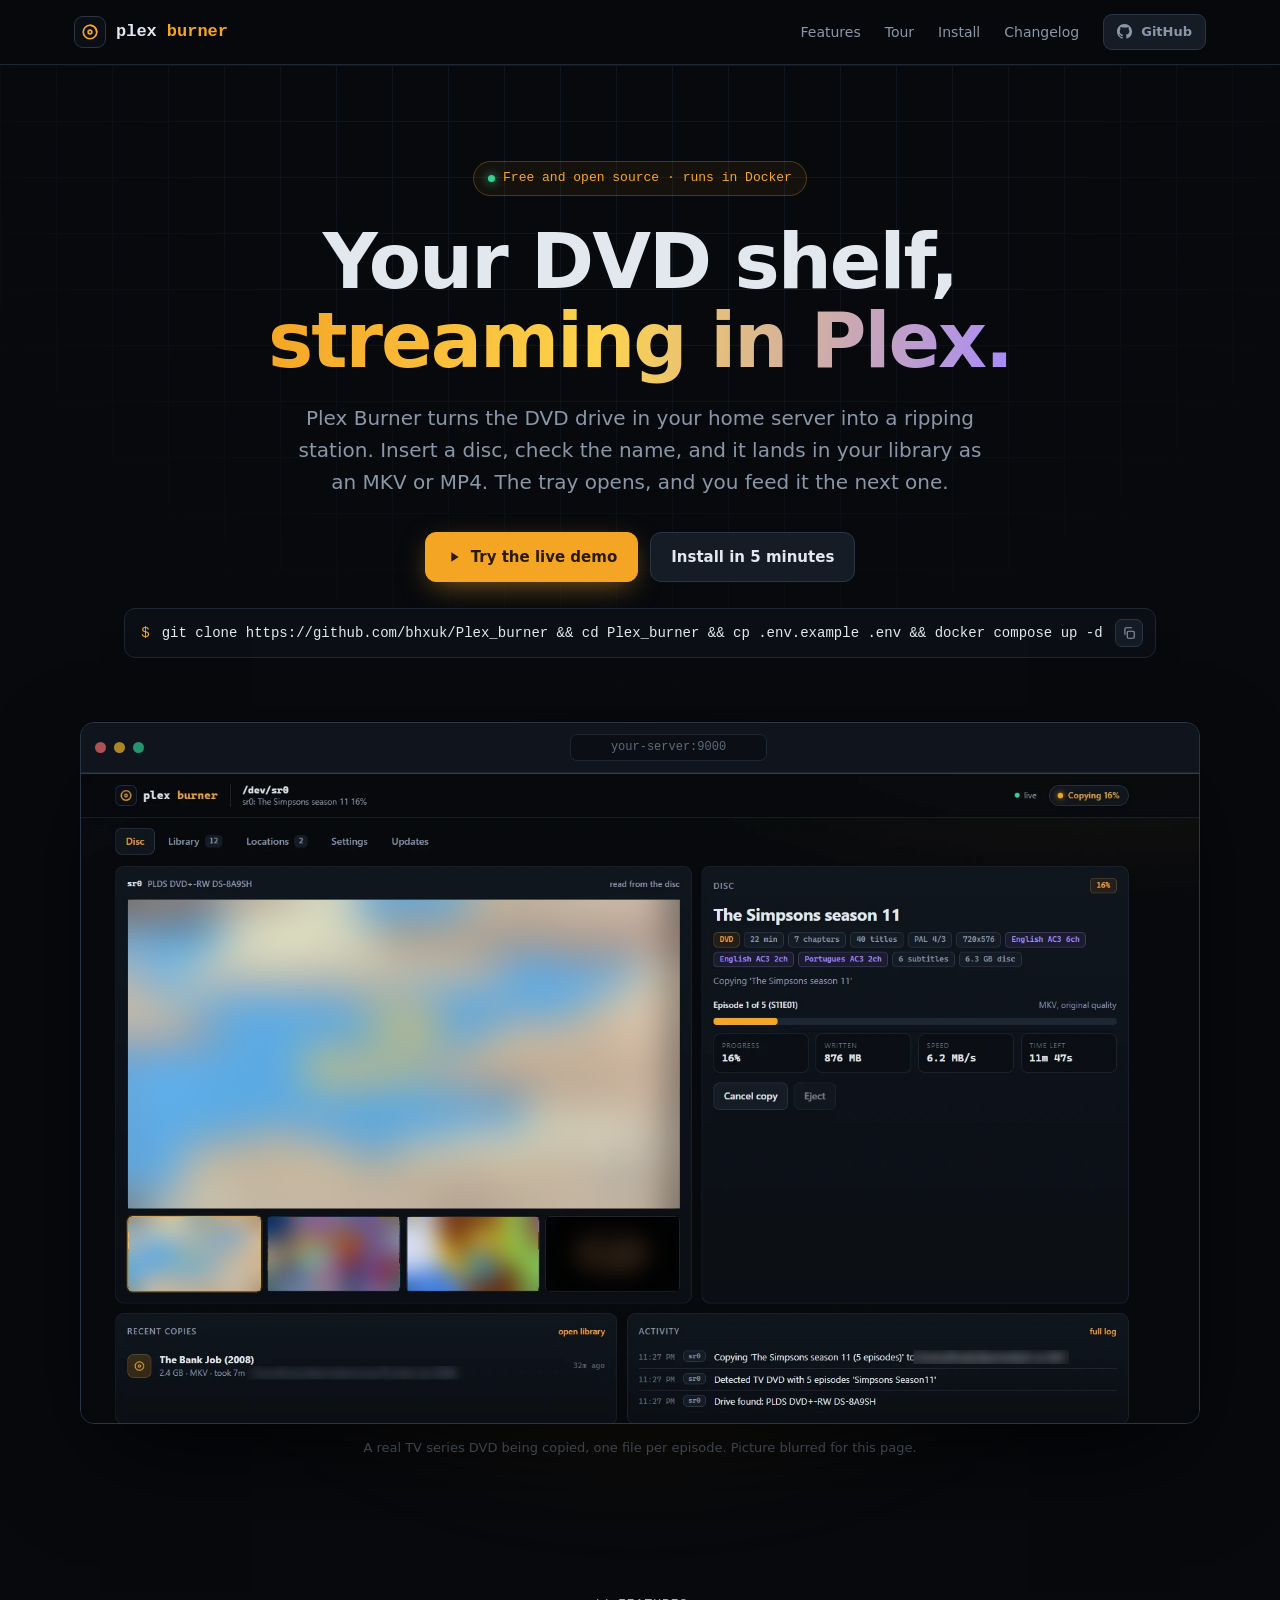
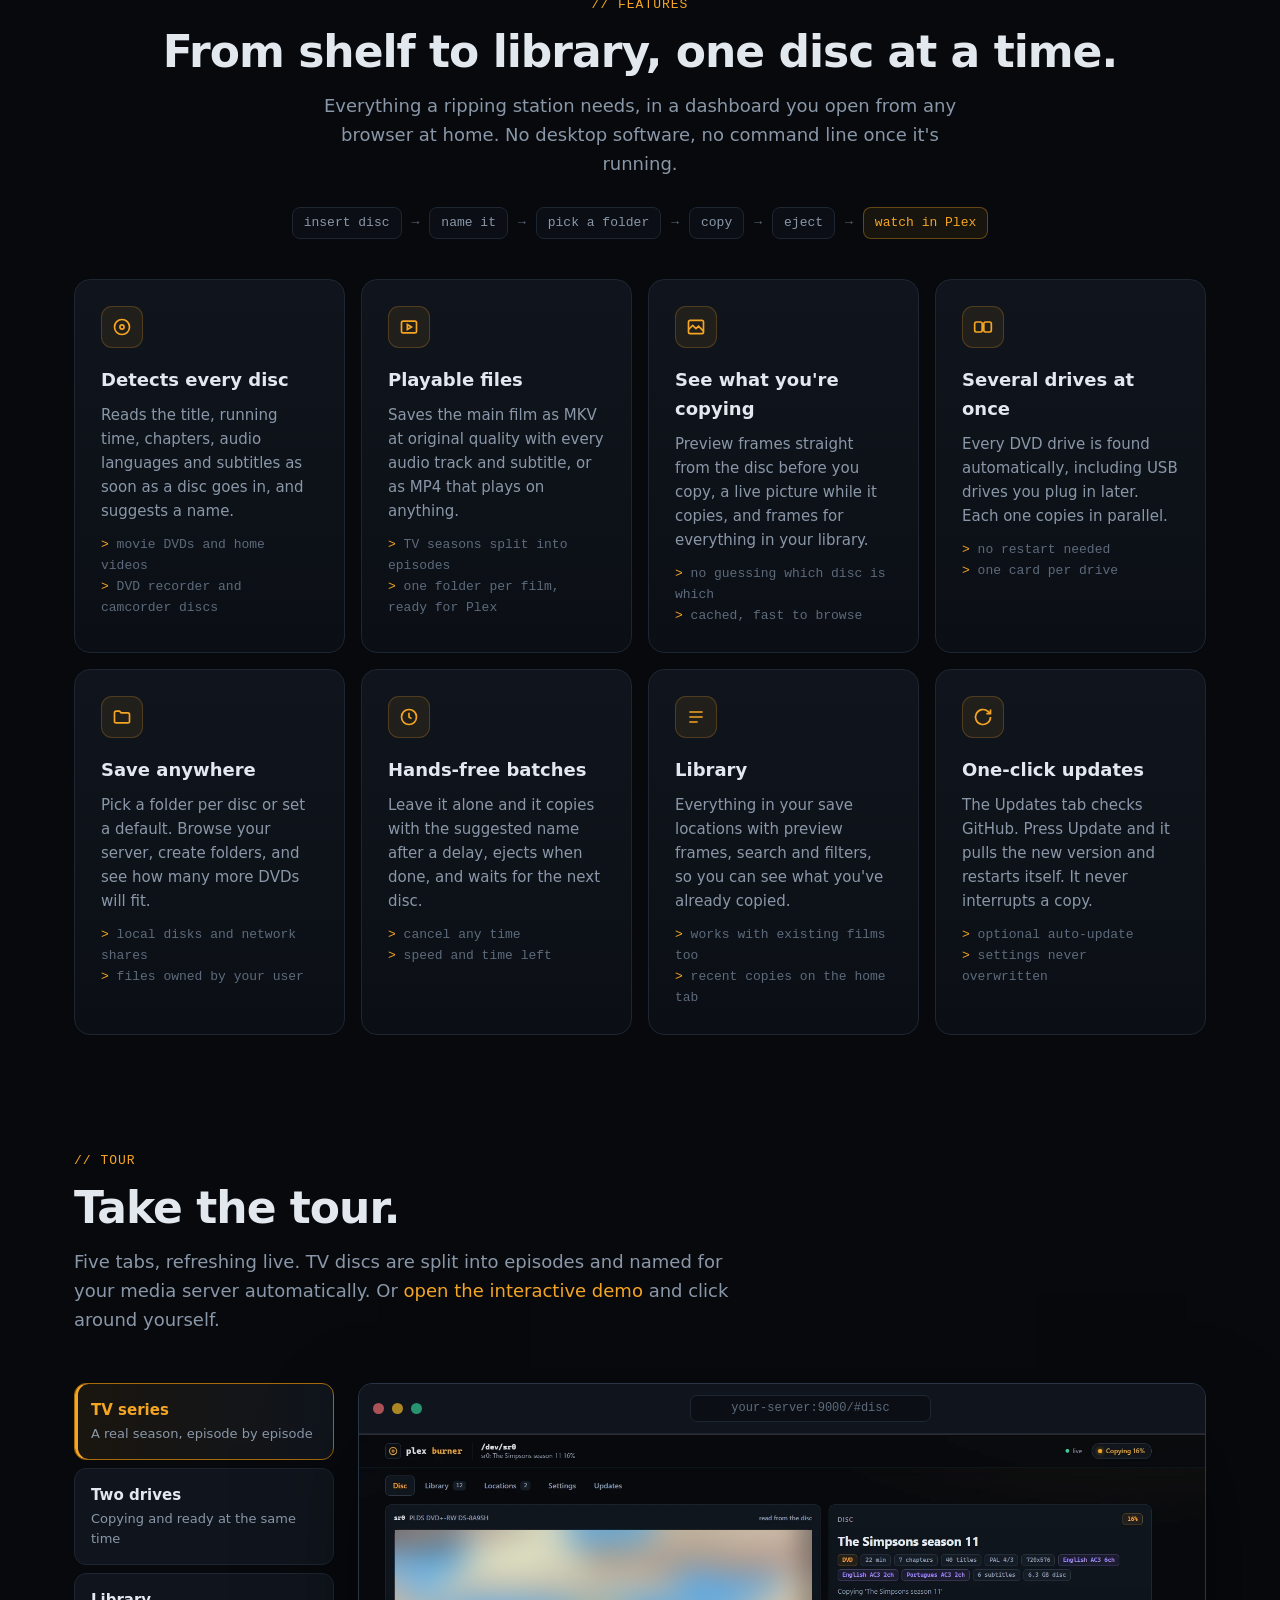
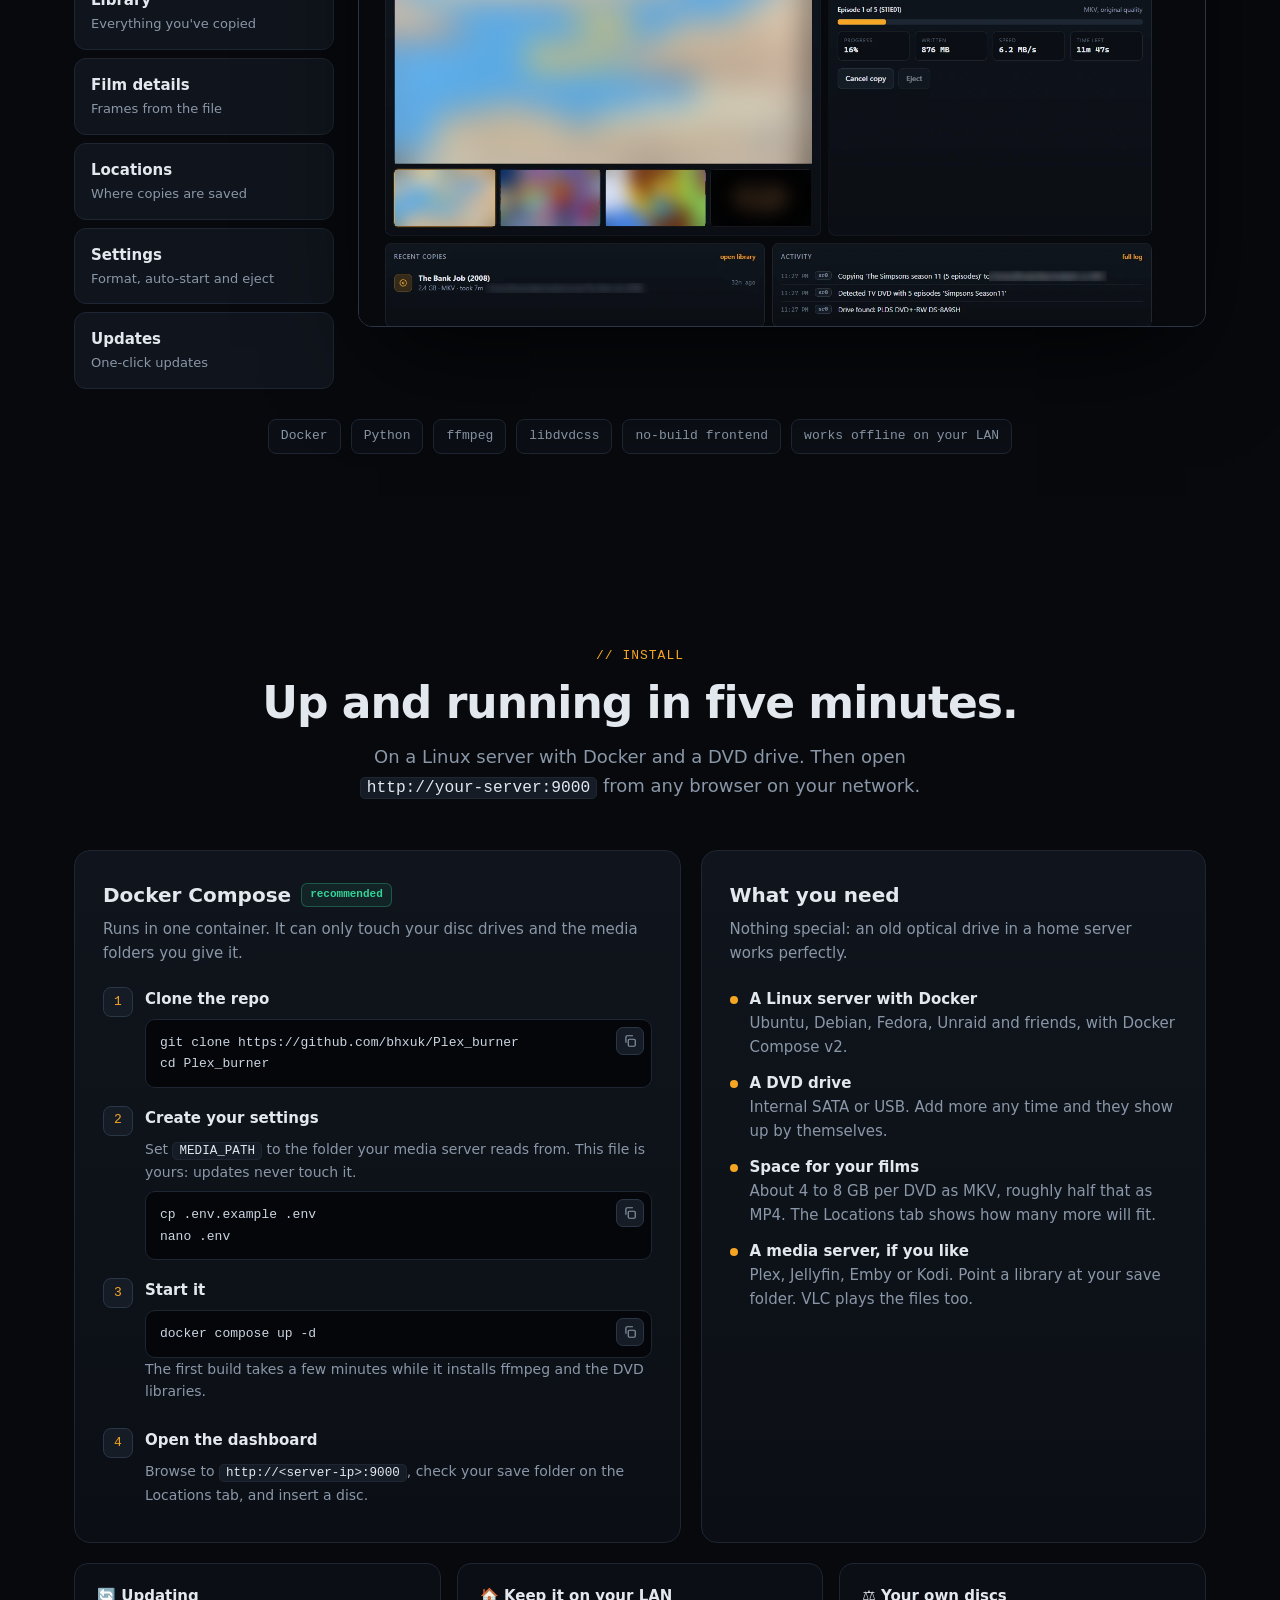
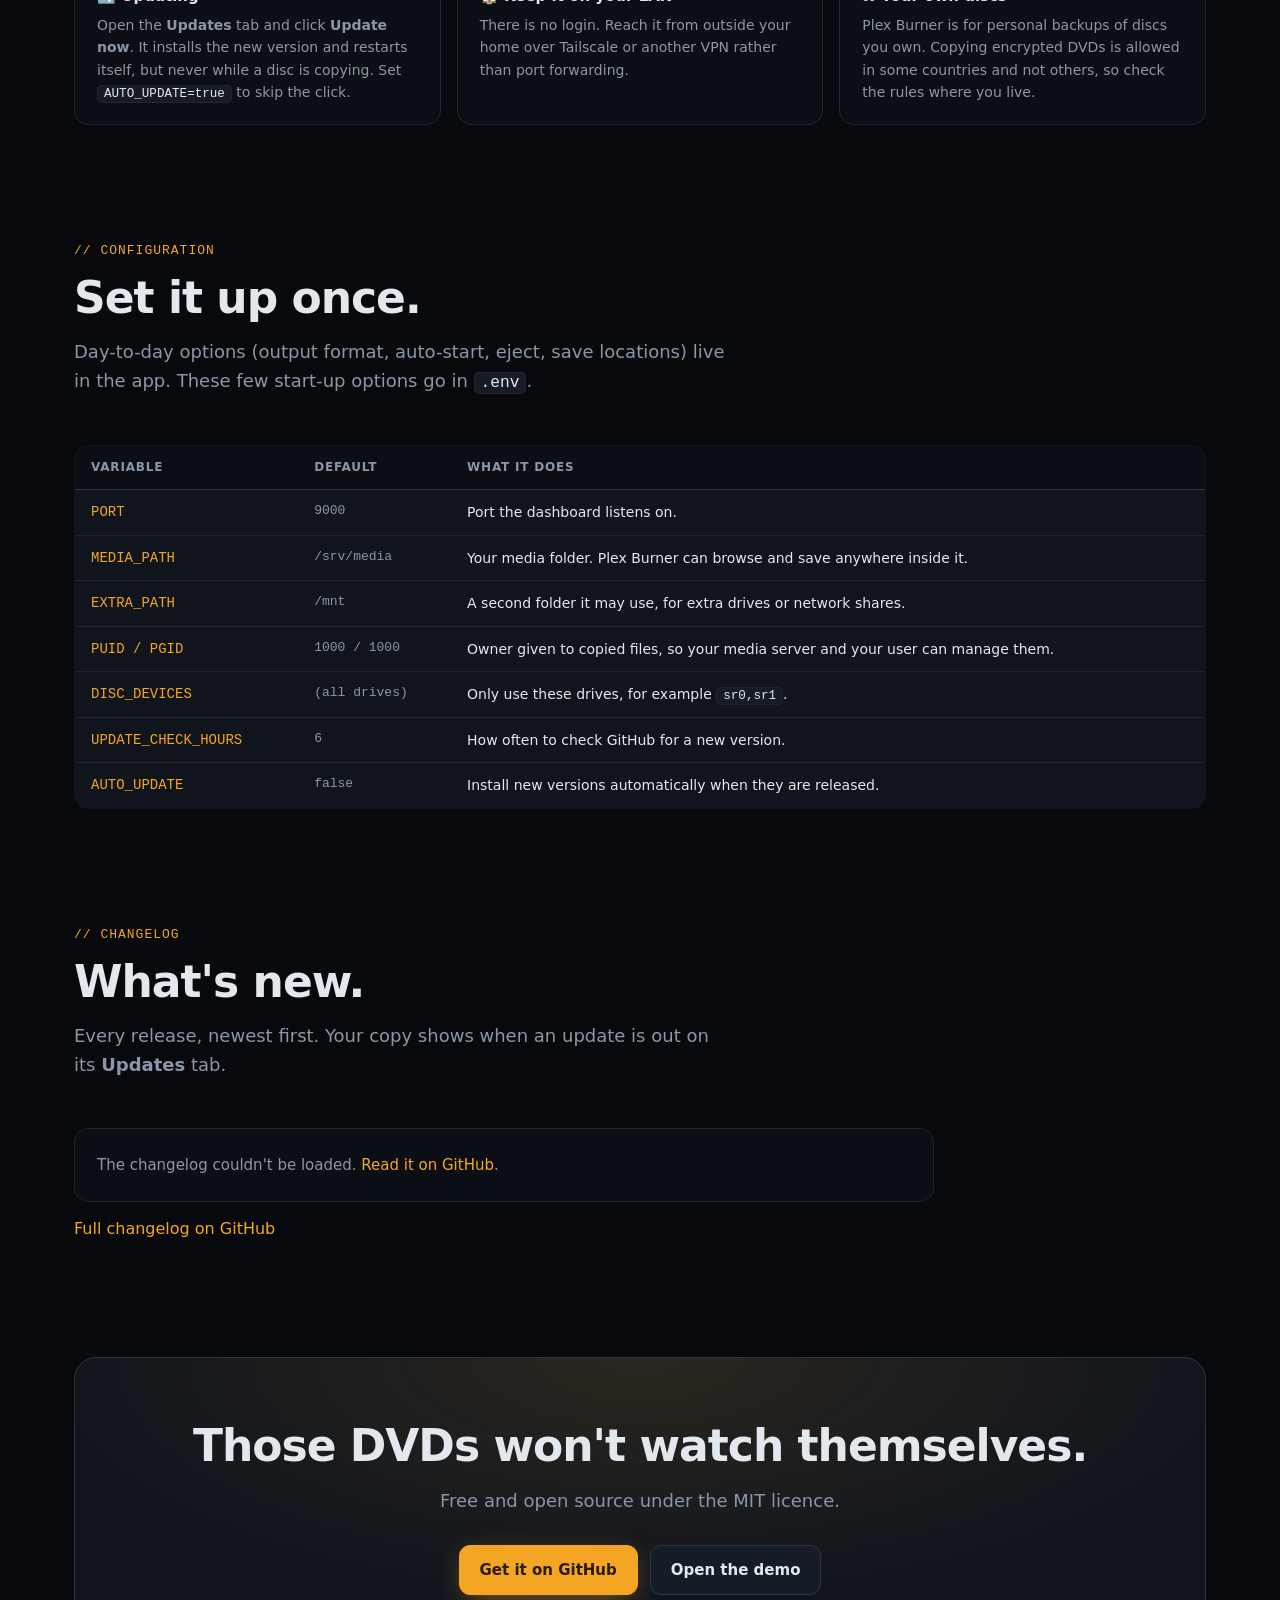
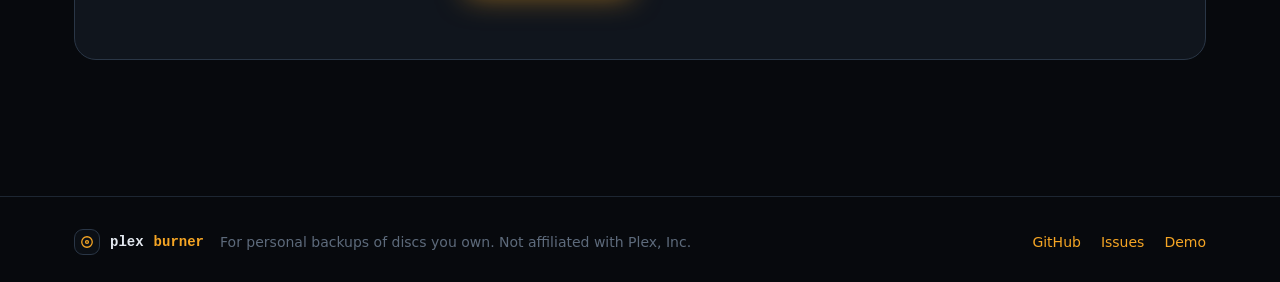
==== commit 3472240f: "Show a real TV series copy on the website and README Screenshot from a real copy, with the picture a" ====
--- a/docs/index.html
+++ b/docs/index.html
@@ -170,7 +170,8 @@
     <div class="term"><span class="p">$</span><b>git clone https://github.com/bhxuk/Plex_burner &amp;&amp; cd Plex_burner &amp;&amp; cp .env.example .env &amp;&amp; docker compose up -d</b>
       <button class="copy" data-copy="git clone https://github.com/bhxuk/Plex_burner && cd Plex_burner && cp .env.example .env && docker compose up -d" title="Copy" style="position:static"></button></div>
     <div class="shot reveal">
-      <div class="window"><div class="bar"><i></i><i></i><i></i><span>your-server:9000</span></div><img src="img/disc.png" alt="Plex Burner copying a DVD on one drive while a second drive shows preview frames of the next disc" width="2160" height="1440"></div>
+      <div class="window"><div class="bar"><i></i><i></i><i></i><span>your-server:9000</span></div><img src="img/tv-disc.png" alt="Plex Burner copying a TV series DVD episode by episode, with preview frames read from the disc, progress, speed and time left" width="1589" height="924"></div>
+      <p style="color:var(--dim);font-size:13px;margin:14px 0 0">A real TV series DVD being copied, one file per episode. Picture blurred for this page.</p>
     </div>
   </div>
 </header>
@@ -186,7 +187,7 @@
         <ul><li>movie DVDs and home videos</li><li>DVD recorder and camcorder discs</li></ul></div>
       <div class="feat reveal"><div class="ic"><svg width="20" height="20" viewBox="0 0 24 24" fill="none" stroke="currentColor" stroke-width="2"><rect x="3" y="5" width="18" height="14" rx="2"/><path d="M10 9l5 3-5 3z"/></svg></div>
         <h3>Playable files</h3><p>Saves the main film as MKV at original quality with every audio track and subtitle, or as MP4 that plays on anything.</p>
-        <ul><li>full disc backup if you want menus</li><li>one folder per film, ready for Plex</li></ul></div>
+        <ul><li>TV seasons split into episodes</li><li>one folder per film, ready for Plex</li></ul></div>
       <div class="feat reveal"><div class="ic"><svg width="20" height="20" viewBox="0 0 24 24" fill="none" stroke="currentColor" stroke-width="2"><rect x="3" y="4" width="18" height="16" rx="2"/><path d="M3 15l5-5 4 4 3-3 6 6"/></svg></div>
         <h3>See what you're copying</h3><p>Preview frames straight from the disc before you copy, a live picture while it copies, and frames for everything in your library.</p>
         <ul><li>no guessing which disc is which</li><li>cached, fast to browse</li></ul></div>
@@ -212,17 +213,18 @@
 <section id="tour" style="padding-top:20px">
   <div class="wrap">
     <div class="kicker">// tour</div><h2>Take the tour.</h2>
-    <p class="sub">Five tabs, refreshing live. Or <a href="demo/" target="_blank" rel="noopener">open the interactive demo</a> and click around yourself.</p>
+    <p class="sub">Five tabs, refreshing live. TV discs are split into episodes and named for your media server automatically. Or <a href="demo/" target="_blank" rel="noopener">open the interactive demo</a> and click around yourself.</p>
     <div class="gallery">
       <div class="gtabs" id="gtabs">
-        <button class="gtab active" data-img="disc" data-url="#disc"><b>Disc</b><span>Every drive, previews and progress</span></button>
+        <button class="gtab active" data-img="tv-disc" data-url="#disc"><b>TV series</b><span>A real season, episode by episode</span></button>
+        <button class="gtab" data-img="disc" data-url="#disc"><b>Two drives</b><span>Copying and ready at the same time</span></button>
         <button class="gtab" data-img="library" data-url="#library"><b>Library</b><span>Everything you've copied</span></button>
         <button class="gtab" data-img="details" data-url="#library"><b>Film details</b><span>Frames from the file</span></button>
         <button class="gtab" data-img="locations" data-url="#locations"><b>Locations</b><span>Where copies are saved</span></button>
         <button class="gtab" data-img="settings" data-url="#settings"><b>Settings</b><span>Format, auto-start and eject</span></button>
         <button class="gtab" data-img="updates" data-url="#updates"><b>Updates</b><span>One-click updates</span></button>
       </div>
-      <div class="gview"><div class="window"><div class="bar"><i></i><i></i><i></i><span id="gurl">your-server:9000/#disc</span></div><img id="gimg" src="img/disc.png" alt="Plex Burner screenshot" width="2160" height="1440"></div></div>
+      <div class="gview"><div class="window"><div class="bar"><i></i><i></i><i></i><span id="gurl">your-server:9000/#disc</span></div><img id="gimg" src="img/tv-disc.png" alt="Plex Burner screenshot"></div></div>
     </div>
     <div class="stack"><span>Docker</span><span>Python</span><span>ffmpeg</span><span>libdvdcss</span><span>no-build frontend</span><span>works offline on your LAN</span></div>
   </div>
@@ -325,7 +327,7 @@
   const img = document.getElementById("gimg"); img.style.opacity = 0;
   setTimeout(() => { img.src = `img/${t.dataset.img}.png`; document.getElementById("gurl").textContent = `your-server:9000/${t.dataset.url}`; img.onload = () => img.style.opacity = 1; }, 150);
 });
-["library", "details", "locations", "settings", "updates"].forEach(n => { const i = new Image(); i.src = `img/${n}.png`; });
+["disc", "library", "details", "locations", "settings", "updates"].forEach(n => { const i = new Image(); i.src = `img/${n}.png`; });
 const io = new IntersectionObserver(es => es.forEach(e => { if (e.isIntersecting) { e.target.classList.add("in"); io.unobserve(e.target); } }), { threshold: .12 });
 document.querySelectorAll(".reveal").forEach(el => io.observe(el));
 
